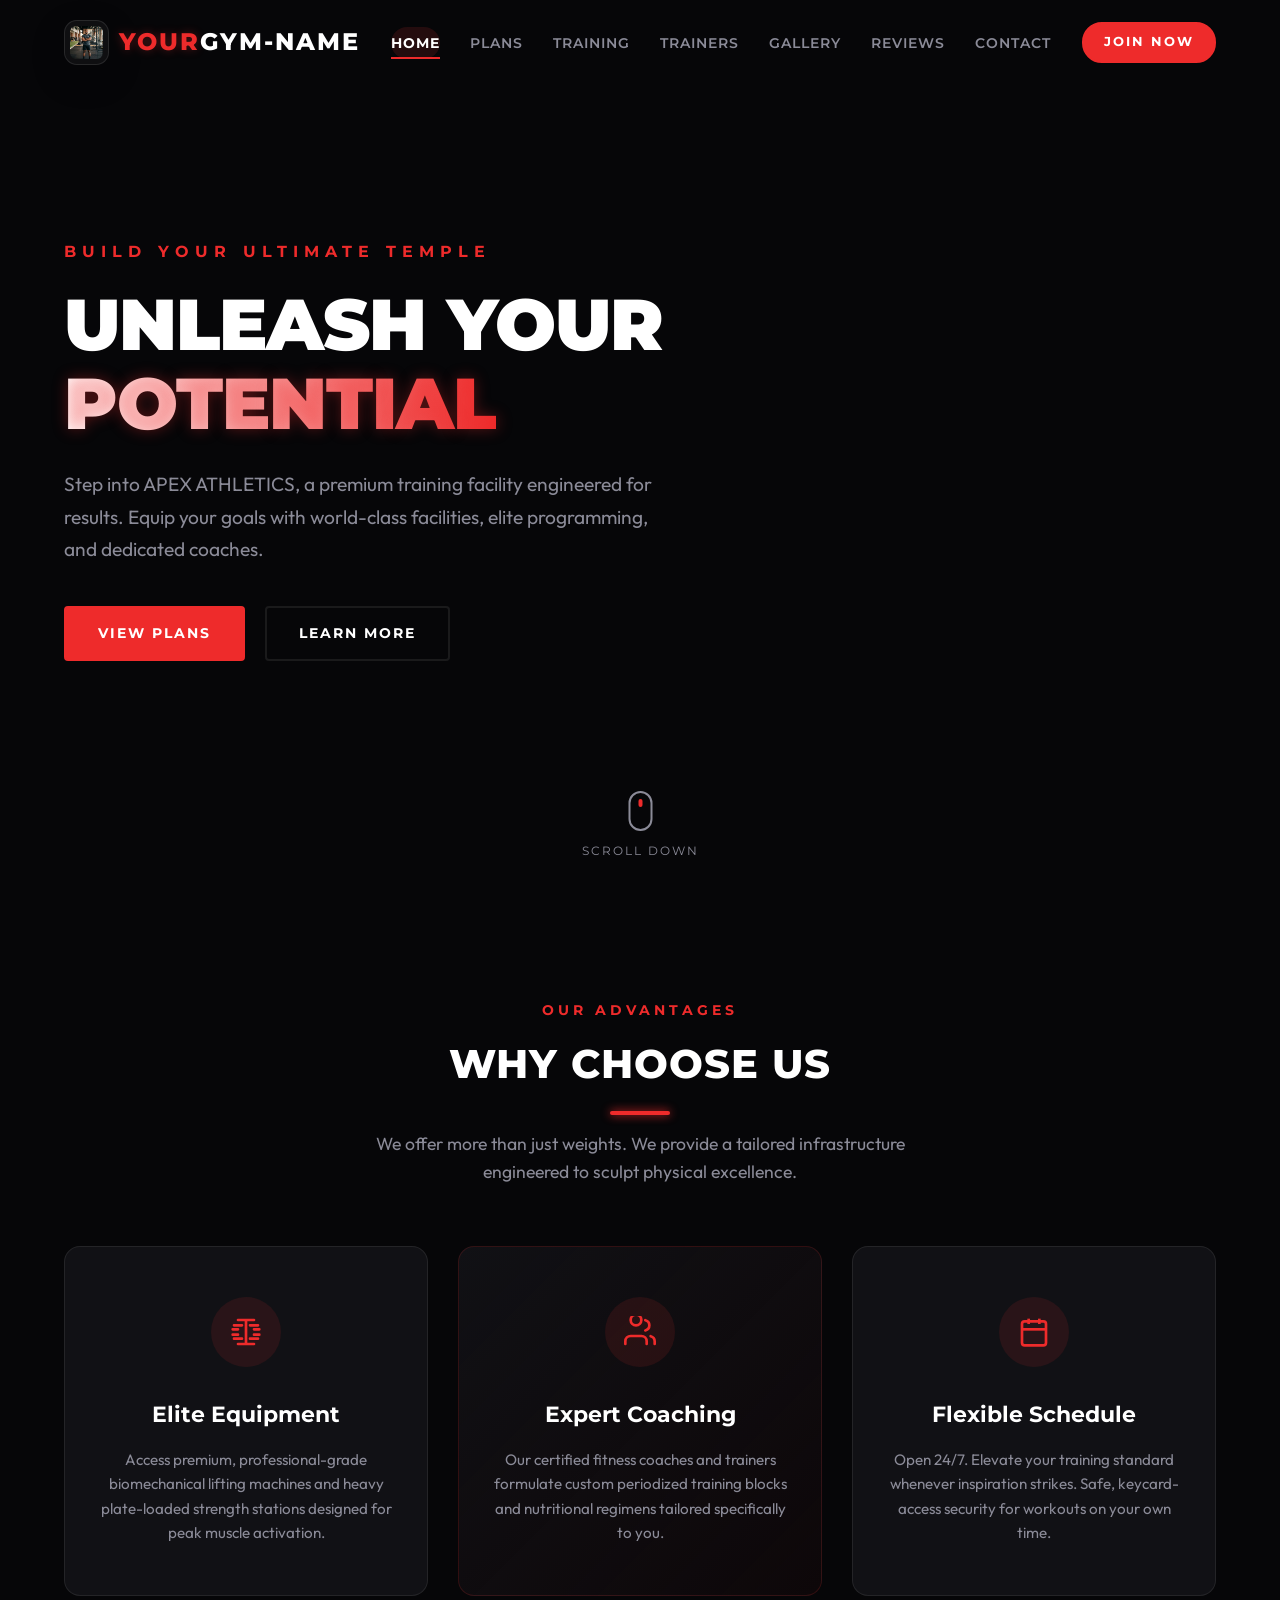
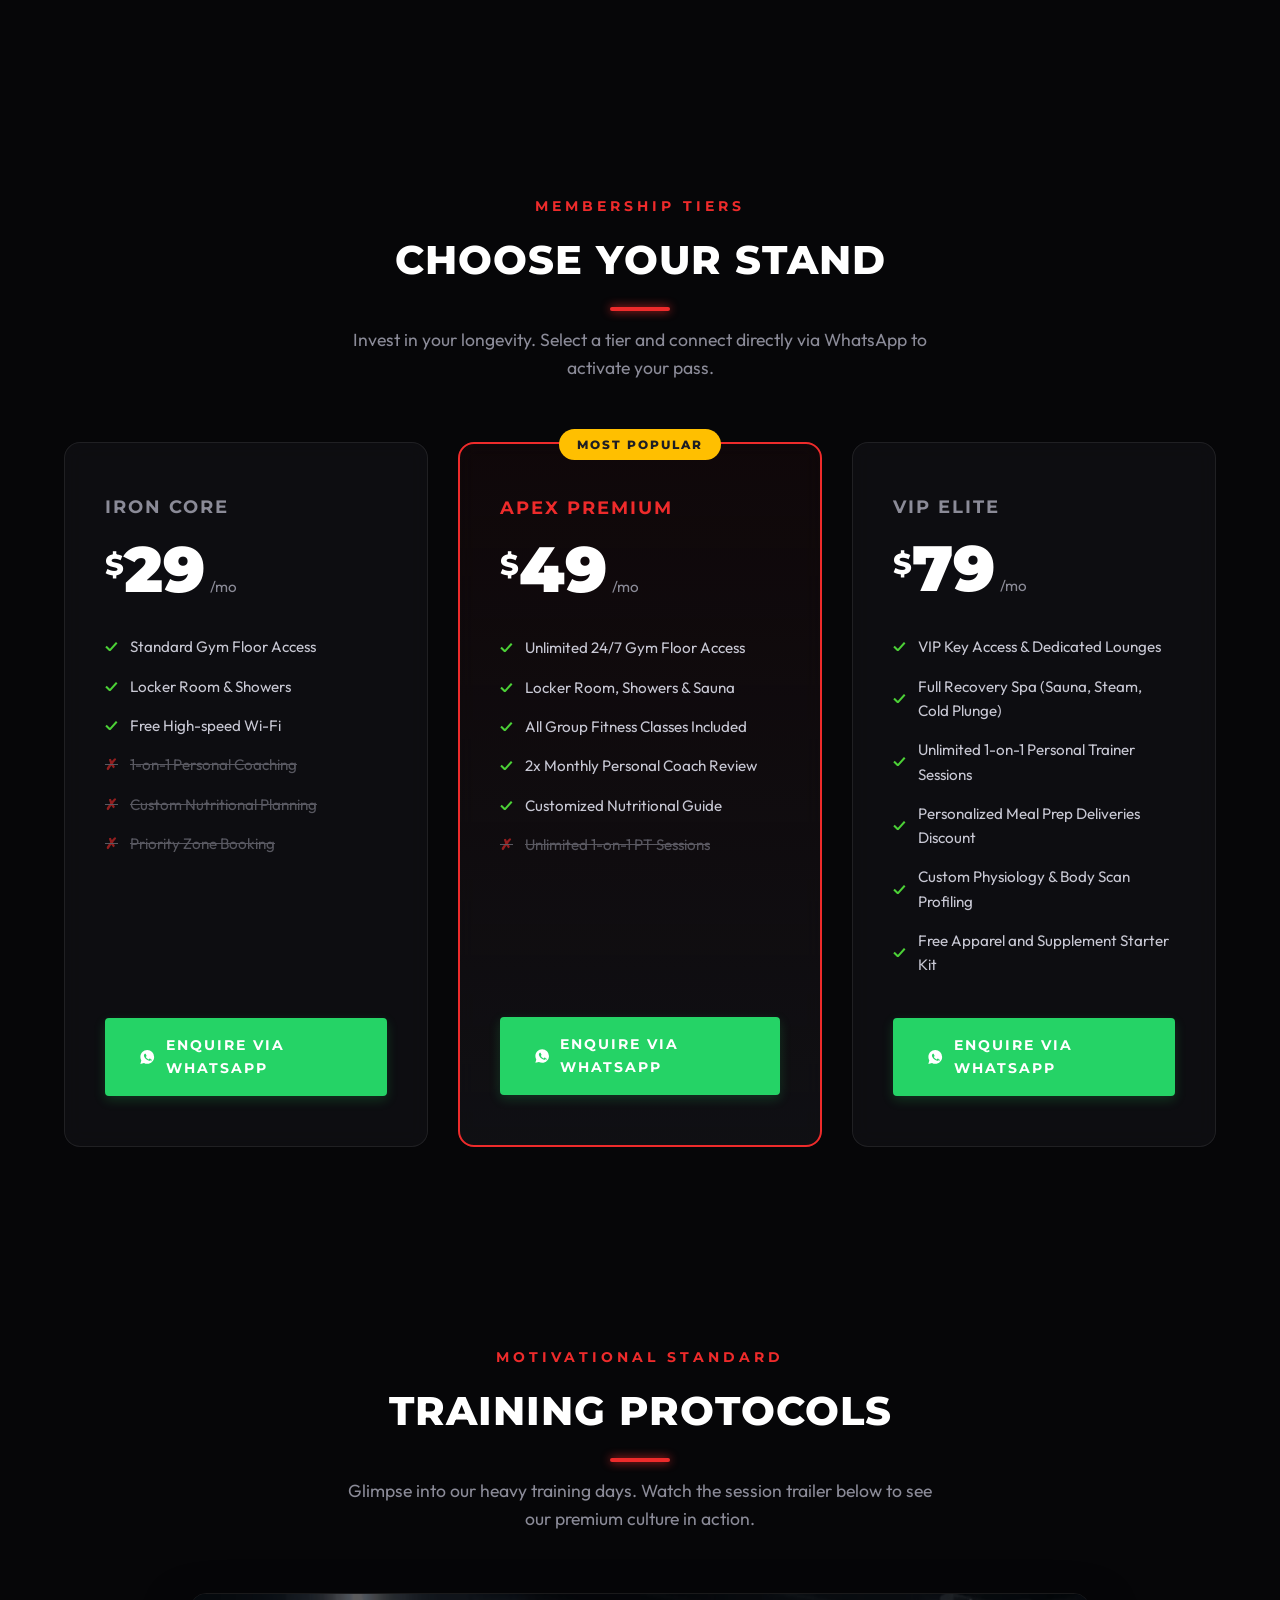
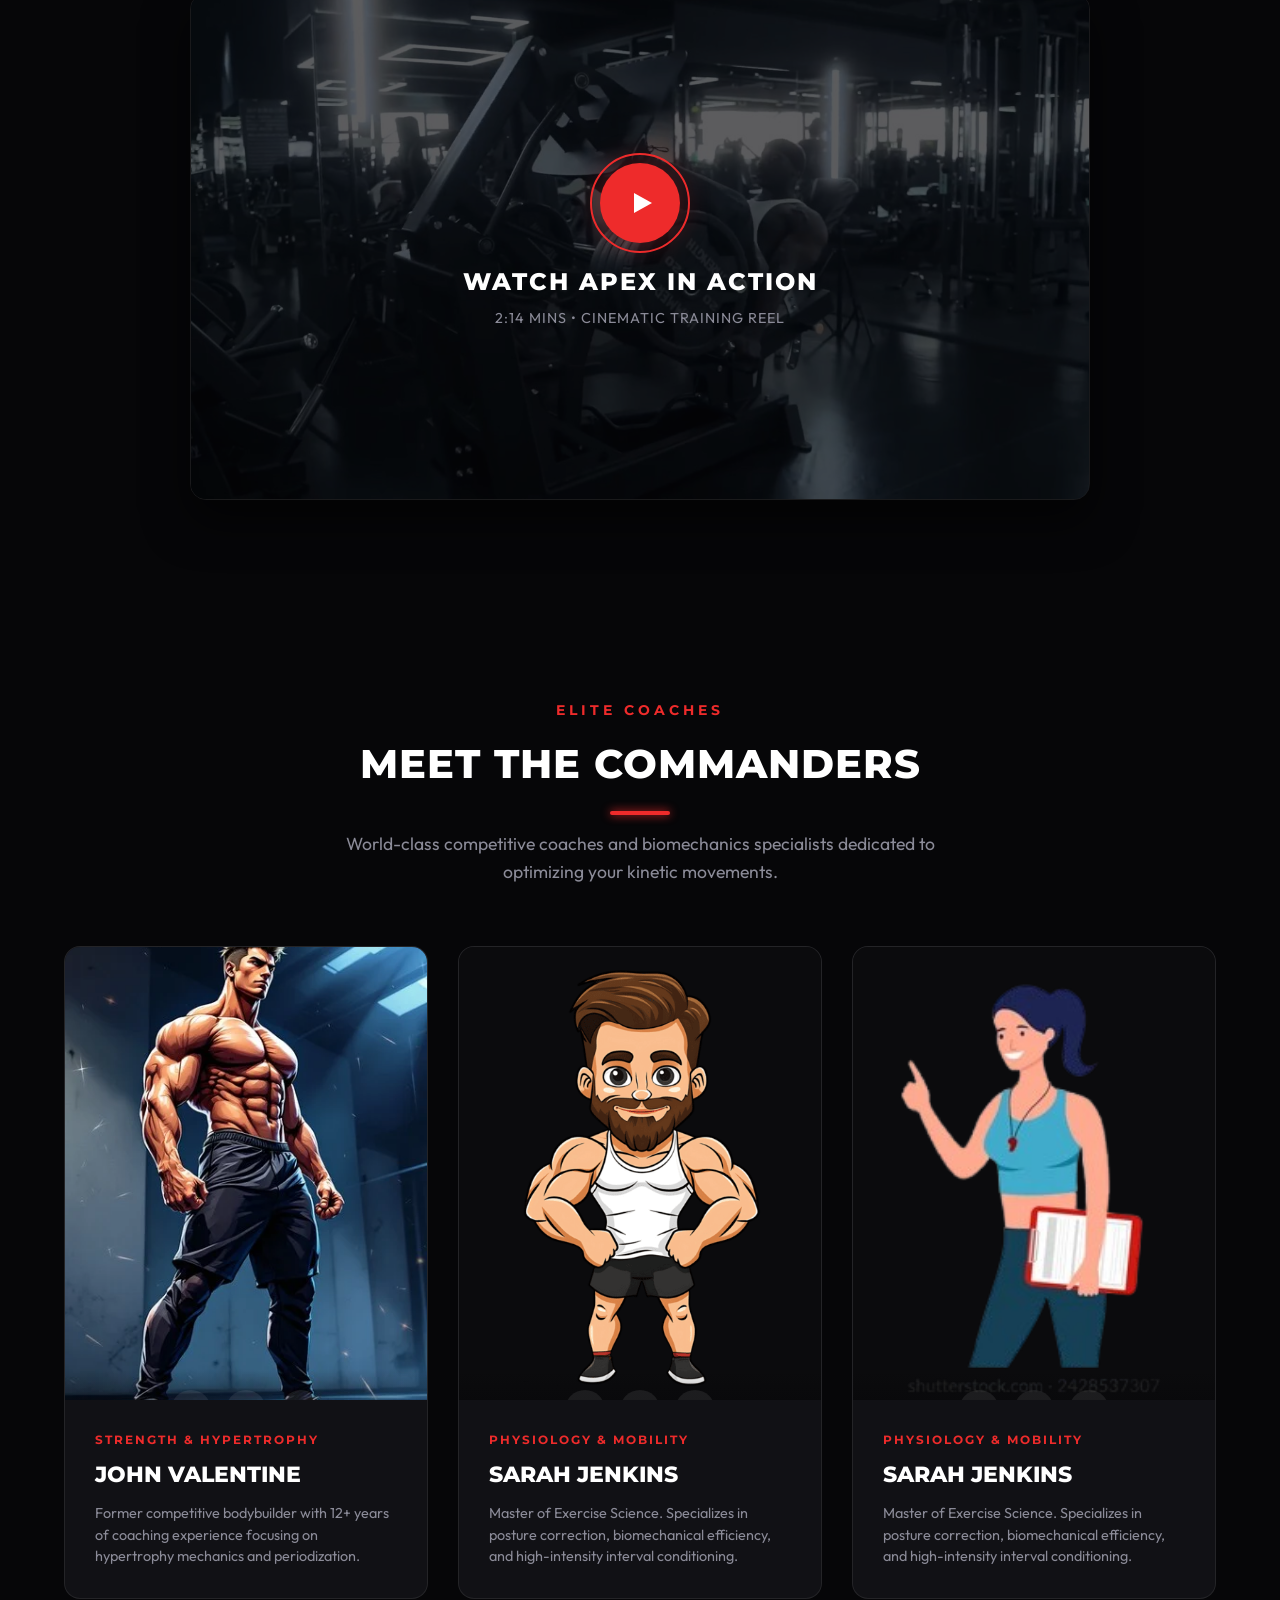
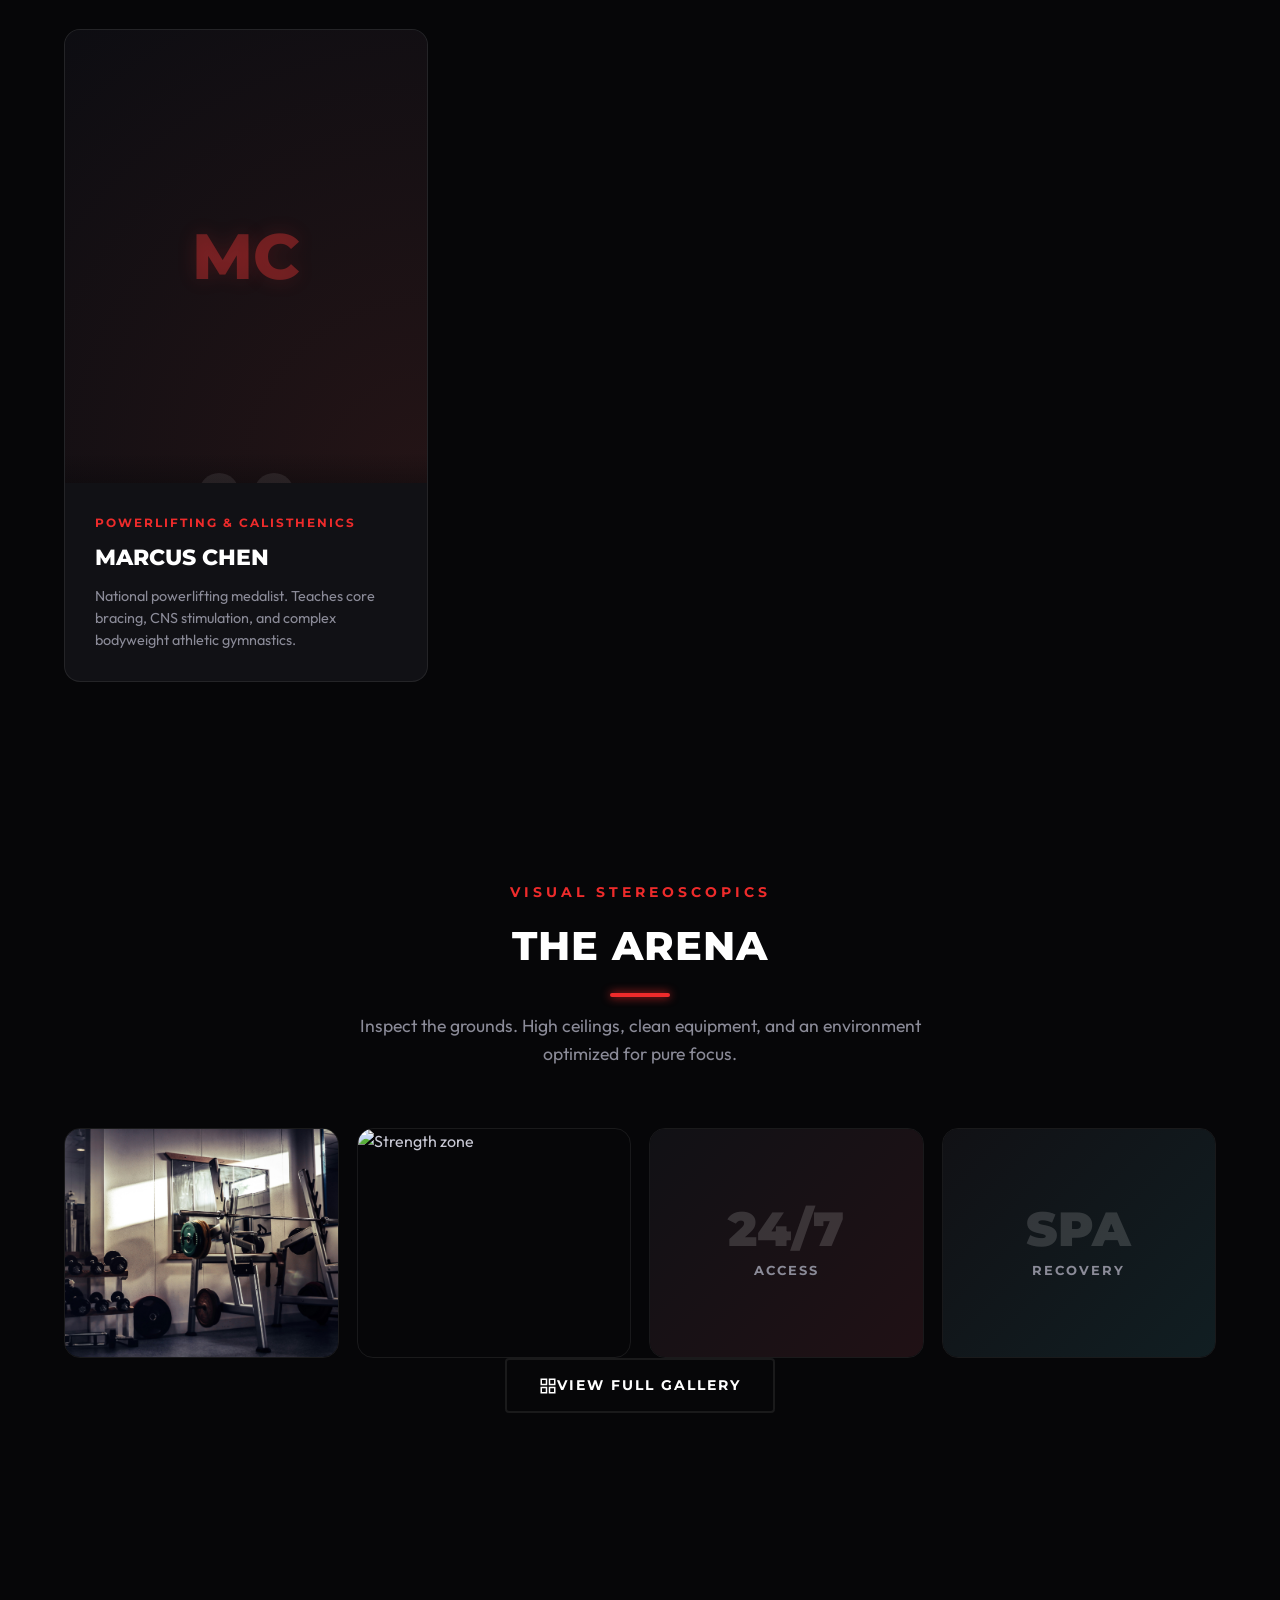
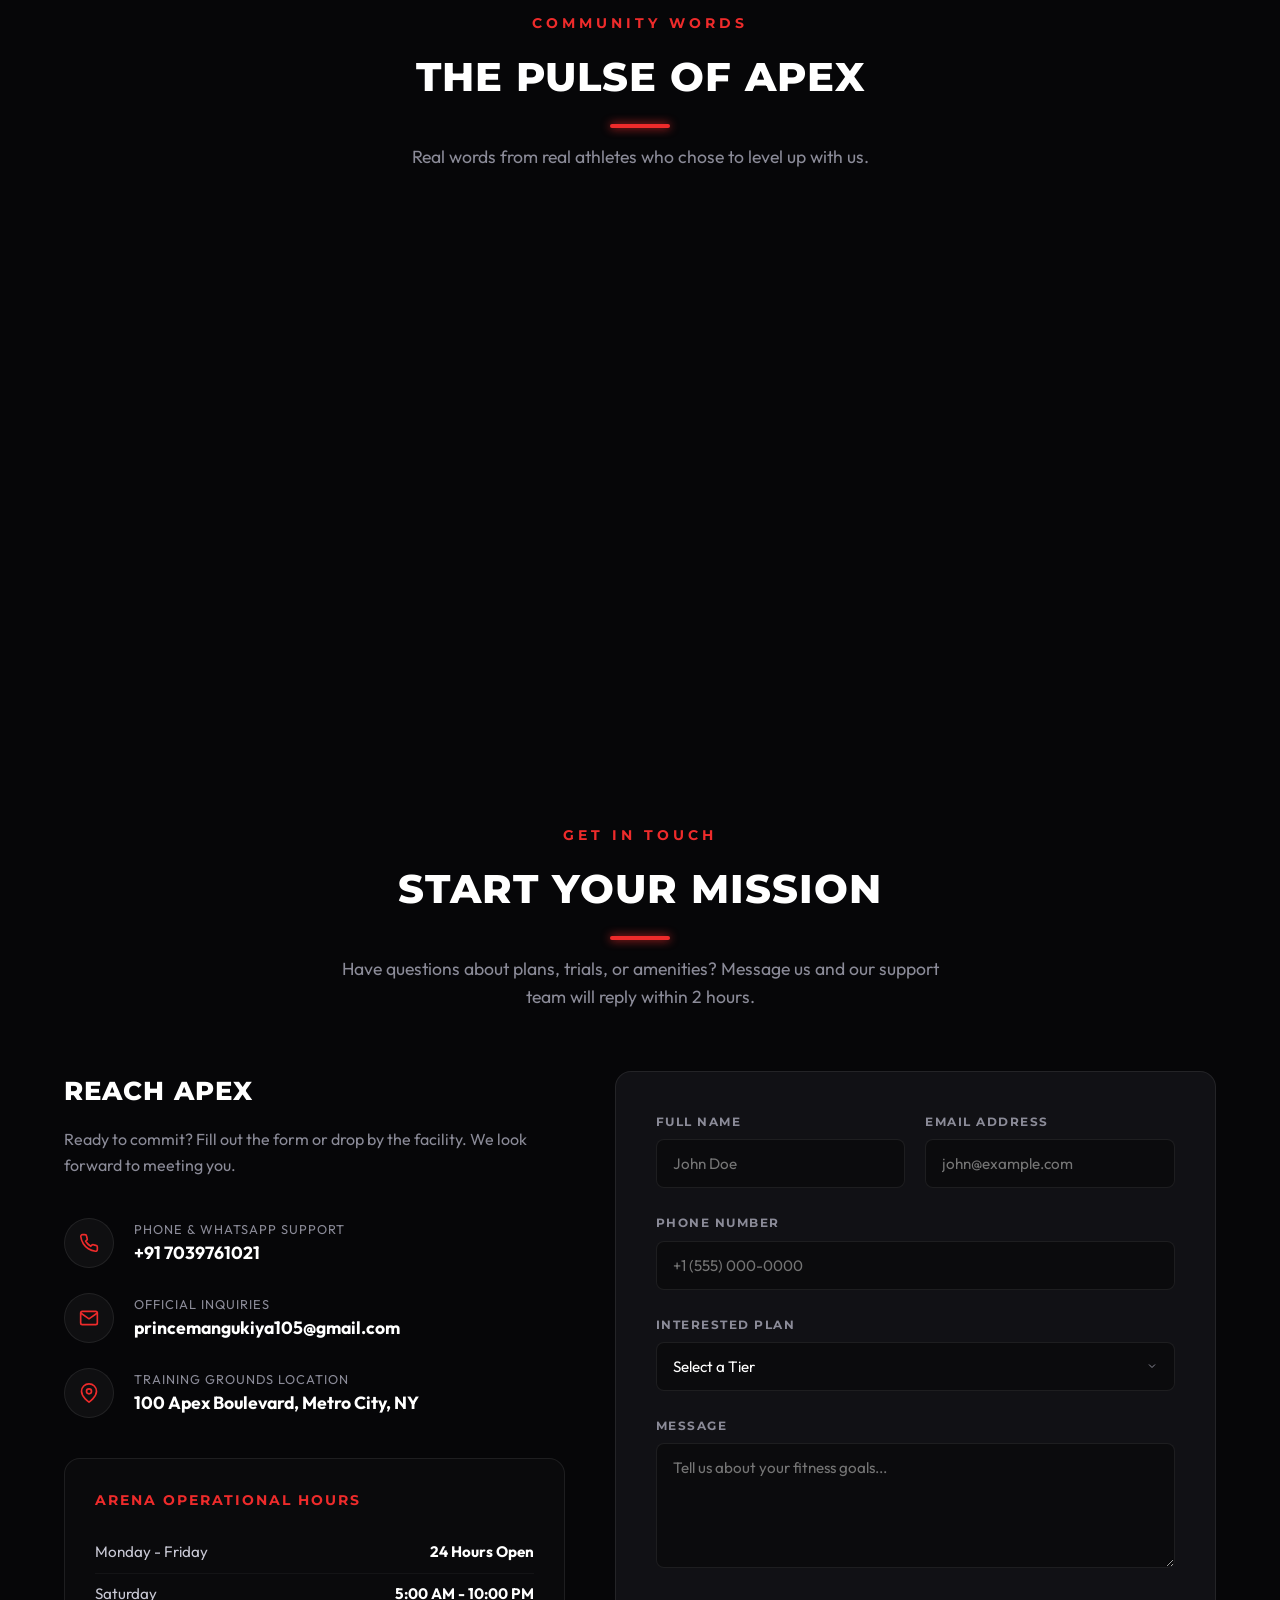
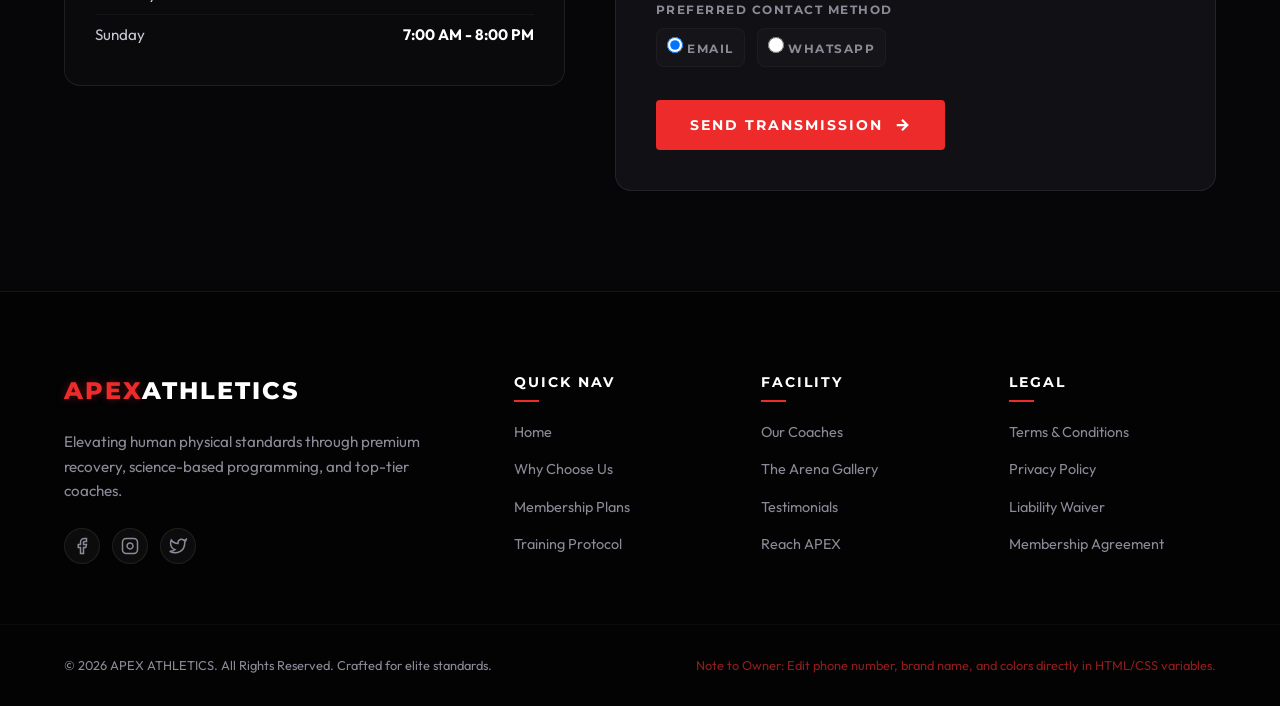
==== index.html @ 524a1953 "Add all project files to GitHub repo" ====
<!DOCTYPE html>
<html lang="en">
<head>
    <meta charset="UTF-8">
    <meta name="viewport" content="width=device-width, initial-scale=1.0">
    <meta name="description" content="APEX ATHLETICS - Premium luxury fitness center and gym. Achieve your health goals with state-of-the-art equipment, elite personal trainers, custom membership plans, and a vibrant community. Join today!">
    <meta name="keywords" content="gym, fitness center, personal training, bodybuilding, membership plans, yoga, cardio, APEX ATHLETICS, strength training, workout">
    <meta name="author" content="APEX ATHLETICS">
    
    <!-- Open Graph / Facebook -->
    <meta property="og:type" content="website">
    <meta property="og:url" content="https://apexathletics.com/">
    <meta property="og:title" content="APEX ATHLETICS | Premium Gym & Fitness Center">
    <meta property="og:description" content="Achieve your physical peak with APEX ATHLETICS. Premium equipment, elite coaches, customized membership options, and direct WhatsApp support. Join us today!">
    <!-- ✏️ OG Image: paste your gym photo URL below -->
    <meta property="og:image" content="YOUR_OG_IMAGE_URL_HERE">

    <!-- Twitter -->
    <meta property="twitter:card" content="summary_large_image">
    <meta property="twitter:title" content="APEX ATHLETICS | Premium Gym & Fitness Center">
    <meta property="twitter:description" content="Achieve your physical peak with APEX ATHLETICS. Premium equipment, elite coaches, customized membership options, and direct WhatsApp support. Join us today!">
    <meta property="twitter:image" content="YOUR_OG_IMAGE_URL_HERE">

    <title>APEX ATHLETICS | Premium Gym & Fitness Center</title>

    <!-- Google Fonts -->
    <link rel="preconnect" href="https://fonts.googleapis.com">
    <link rel="preconnect" href="https://fonts.gstatic.com" crossorigin>
    <link href="https://fonts.googleapis.com/css2?family=Montserrat:ital,wght@0,300..900;1,300..900&family=Outfit:wght@100..900&display=swap" rel="stylesheet">

    <!-- Favicon / Logo assets -->
    <!-- Upload your square brand mark to assets/logo-square.png and favicon to assets/favicon.png -->
    <link rel="icon" type="image/png" sizes="32x32" href="favicon-32x32.png">
    <link rel="icon" type="image/png" sizes="16x16" href="f
    avicon-16x16.png">
    <link rel="apple-touch-icon" href="apple-touch-icon.png">
    <meta name="theme-color" content="#060608">

    <!-- Custom Stylesheet -->
    <link rel="stylesheet" href="styles.css">
</head>
<body>

    <!-- Header Navigation -->
    <header class="main-header">
        <div class="container header-container">

            <!-- Logo -->
            <a href="#" class="logo">
                <img src="assets/trainer-john.png" alt="APEX ATHLETICS Logo" class="logo-img" onerror="this.style.display='none'">
                <span class="logo-text"><span class="logo-accent">YOUR</span>GYM-NAME</span>
            </a>

            <!-- Desktop Nav -->
            <nav class="nav-menu" id="navMenu">
                <ul class="nav-list">
                    <li><a href="#hero"     class="nav-link active">Home</a></li>
                    <!-- <li><a href="#about"    class="nav-link">Why Us</a></li> -->
                    <li><a href="#plans"    class="nav-link">Plans</a></li>
                    <li><a href="#video"    class="nav-link">Training</a></li>
                    <li><a href="#trainers" class="nav-link">Trainers</a></li>
                    <li><a href="#gallery"  class="nav-link">Gallery</a></li>
                    <li><a href="#reviews"  class="nav-link">Reviews</a></li>
                    <li><a href="#contact"  class="nav-link">Contact</a></li>
                </ul>
                <!-- Mobile close overlay -->
                <div class="nav-overlay" id="navOverlay"></div>
            </nav>

            <!-- Right Actions -->
            <div class="header-actions">
                

                <a href="#plans" class="btn btn-primary btn-nav-cta">Join Now</a>

                <button class="menu-toggle" id="menuToggle" aria-label="Toggle navigation menu">
                    <span class="bar"></span>
                    <span class="bar"></span>
                    <span class="bar"></span>
                </button>
            </div>

        </div>
    </header>

    <!-- Hero Banner Section -->
    <section id="hero" class="hero-section">
        <div class="hero-bg-wrapper">
            <!-- ✏️ HERO BACKGROUND IMAGE
                 Replace YOUR_HERO_IMAGE_URL with your gym photo URL.
                 Supports: relative path (assets/hero.jpg) or full URL (https://...) -->
            <!-- <img src="ambitious-studio-rick-barrett-FlOzmiAsPlQ-unsplash.jpg" alt="APEX ATHLETICS Modern Gym Background" class="hero-bg-img"> -->
            
            <!-- Video background placeholder. Gym owner can replace src with local/remote video path -->
            <!-- Uncomment and edit to play a video background: -->
            <video autoplay loop muted playsinline class="hero-bg-video">
                <source src="200657-913478674_medium.mp4" type="video/mp4">
            </video>
            
            <div class="hero-overlay"></div>
        </div>

        <div class="container hero-container">
            <div class="hero-content">
                <span class="hero-tagline fade-in">BUILD YOUR ULTIMATE TEMPLE</span>
                <h1 class="hero-title fade-in">UNLEASH YOUR <span class="text-glow">POTENTIAL</span></h1>
                <p class="hero-description fade-in">
                    Step into APEX ATHLETICS, a premium training facility engineered for results. Equip your goals with world-class facilities, elite programming, and dedicated coaches.
                </p>
                <div class="hero-ctas fade-in">
                    <a href="#plans" class="btn btn-primary btn-glow">View Plans</a>
                    <a href="#about" class="btn btn-secondary">Learn More</a>
                </div>
            </div>
        </div>
        
        <div class="scroll-indicator">
            <div class="mouse">
                <div class="wheel"></div>
                </div>
                <span>Scroll Down</span>
            </div>
    </section>

    <!-- Why Choose Us Section -->
    <section id="about" class="section about-section">
        <div class="container">
            <div class="section-header text-center">
                <span class="section-subtitle">OUR ADVANTAGES</span>
                <h2 class="section-title">WHY CHOOSE US</h2>
                <div class="title-bar"></div>
                <p class="section-desc">We offer more than just weights. We provide a tailored infrastructure engineered to sculpt physical excellence.</p>
            </div>

            <div class="about-grid">
                <!-- Advantage Card 1 -->
                <div class="about-card scroll-reveal">
                    <div class="card-icon-wrapper">
                        <!-- Custom Inline SVG for Modern Gym Icon -->
                        <svg class="card-icon" viewBox="0 0 24 24" fill="none" stroke="currentColor" stroke-width="2">
                            <path d="M6 3h12M6 21h12M12 3v18M3 7h6M15 7h6M3 17h6M15 17h6M2 10h4M18 10h4M2 14h4M18 14h4" stroke-linecap="round" stroke-linejoin="round"/>
                        </svg>
                    </div>
                    <h3 class="card-title">Elite Equipment</h3>
                    <p class="card-text">Access premium, professional-grade biomechanical lifting machines and heavy plate-loaded strength stations designed for peak muscle activation.</p>
                </div>

                <!-- Advantage Card 2 -->
                <div class="about-card scroll-reveal highlight-card">
                    <div class="card-icon-wrapper">
                        <svg class="card-icon" viewBox="0 0 24 24" fill="none" stroke="currentColor" stroke-width="2">
                            <path d="M17 21v-2a4 4 0 0 0-4-4H5a4 4 0 0 0-4 4v2M9 7a4 4 0 1 0 0-8 4 4 0 0 0 0 8zm14 14v-2a4 4 0 0 0-3-3.87M16 3.13a4 4 0 0 1 0 7.75" stroke-linecap="round" stroke-linejoin="round"/>
                        </svg>
                    </div>
                    <h3 class="card-title">Expert Coaching</h3>
                    <p class="card-text">Our certified fitness coaches and trainers formulate custom periodized training blocks and nutritional regimens tailored specifically to you.</p>
                </div>

                <!-- Advantage Card 3 -->
                <div class="about-card scroll-reveal">
                    <div class="card-icon-wrapper">
                        <svg class="card-icon" viewBox="0 0 24 24" fill="none" stroke="currentColor" stroke-width="2">
                            <rect x="3" y="4" width="18" height="18" rx="2" ry="2"/>
                            <line x1="16" y1="2" x2="16" y2="6"/>
                            <line x1="8" y1="2" x2="8" y2="6"/>
                            <line x1="3" y1="10" x2="21" y2="10"/>
                        </svg>
                    </div>
                    <h3 class="card-title">Flexible Schedule</h3>
                    <p class="card-text">Open 24/7. Elevate your training standard whenever inspiration strikes. Safe, keycard-access security for workouts on your own time.</p>
                </div>
            </div>
        </div>
    </section>

    <!-- Membership Plans Section -->
    <section id="plans" class="section plans-section">
        <div class="container">
            <div class="section-header text-center">
                <span class="section-subtitle">MEMBERSHIP TIERS</span>
                <h2 class="section-title">CHOOSE YOUR STAND</h2>
                <div class="title-bar"></div>
                <p class="section-desc">Invest in your longevity. Select a tier and connect directly via WhatsApp to activate your pass.</p>
            </div>

            <div class="plans-grid">
                <!-- Plan Card 1 -->
                <div class="plan-card scroll-reveal" data-plan="Basic Pass">
                    <div class="plan-header">
                        <span class="plan-tier">IRON CORE</span>
                        <div class="plan-price">
                            <span class="currency">$</span>
                            <span class="amount">29</span>
                            <span class="period">/mo</span>
                        </div>
                    </div>
                    <div class="plan-features">
                        <ul>
                            <li><span class="check-icon">✓</span> Standard Gym Floor Access</li>
                            <li><span class="check-icon">✓</span> Locker Room & Showers</li>
                            <li><span class="check-icon">✓</span> Free High-speed Wi-Fi</li>
                            <li class="muted"><span class="cross-icon">✗</span> 1-on-1 Personal Coaching</li>
                            <li class="muted"><span class="cross-icon">✗</span> Custom Nutritional Planning</li>
                            <li class="muted"><span class="cross-icon">✗</span> Priority Zone Booking</li>
                        </ul>
                    </div>
                    <div class="plan-footer">
                        <!-- WhatsApp Enquiry Button -->
                        <a href="https://wa.me/1234567890?text=Hi!%20I%20am%20interested%20in%20the%20Iron%20Core%20%28Basic%20Pass%29%20membership%20at%20APEX%20ATHLETICS.%20Please%20provide%20more%20details." 
                           target="_blank" 
                           class="btn btn-whatsapp whatsapp-btn">
                            <svg class="whatsapp-icon" viewBox="0 0 24 24" fill="currentColor">
                                <path d="M12.012 2c-5.506 0-9.989 4.478-9.99 9.984a9.96 9.96 0 0 0 1.333 4.982L2 22l5.233-1.372a9.948 9.948 0 0 0 4.777 1.22h.005c5.505 0 9.989-4.478 9.99-9.986A9.97 9.97 0 0 0 12.012 2zm5.835 14.16c-.244.686-1.218 1.258-1.748 1.343-.48.077-1.11.144-3.232-.733-2.71-1.12-4.457-3.875-4.593-4.056-.134-.18-1.107-1.47-1.107-2.805 0-1.336.702-1.99.953-2.253.25-.262.553-.327.737-.327.185 0 .37 0 .532.008.174.008.406-.06.634.492.245.596.837 2.04.912 2.19.075.15.126.326.024.526-.1.2-.15.326-.301.502-.15.176-.316.39-.45.522-.15.15-.306.313-.131.614.175.3.778 1.282 1.669 2.074.948.844 1.748 1.107 2.05 1.258.3.15.477.126.654-.075.177-.2.753-.876.953-1.176.2-.3.4-.25.676-.15.275.1.1.753 1.75 1.564.84.415.992.686.992.986 0 .3-.15 1.302-.394 1.988z"/>
                            </svg>
                            <span>Enquire via WhatsApp</span>
                        </a>
                    </div>
                </div>

                <!-- Plan Card 2 (Featured) -->
                <div class="plan-card scroll-reveal featured-card" data-plan="Standard Pass">
                    <div class="plan-badge">MOST POPULAR</div>
                    <div class="plan-header">
                        <span class="plan-tier">APEX PREMIUM</span>
                        <div class="plan-price">
                            <span class="currency">$</span>
                            <span class="amount">49</span>
                            <span class="period">/mo</span>
                        </div>
                    </div>
                    <div class="plan-features">
                        <ul>
                            <li><span class="check-icon">✓</span> Unlimited 24/7 Gym Floor Access</li>
                            <li><span class="check-icon">✓</span> Locker Room, Showers & Sauna</li>
                            <li><span class="check-icon">✓</span> All Group Fitness Classes Included</li>
                            <li><span class="check-icon">✓</span> 2x Monthly Personal Coach Review</li>
                            <li><span class="check-icon">✓</span> Customized Nutritional Guide</li>
                            <li class="muted"><span class="cross-icon">✗</span> Unlimited 1-on-1 PT Sessions</li>
                        </ul>
                    </div>
                    <div class="plan-footer">
                        <!-- WhatsApp Enquiry Button -->
                        <a href="https://wa.me/1234567890?text=Hi!%20I%20am%20interested%20in%20the%20Apex%20Premium%20%28Standard%20Pass%29%20membership%20at%20APEX%20ATHLETICS.%20Please%20provide%20more%20details." 
                           target="_blank" 
                           class="btn btn-whatsapp whatsapp-btn btn-whatsapp-glow">
                            <svg class="whatsapp-icon" viewBox="0 0 24 24" fill="currentColor">
                                <path d="M12.012 2c-5.506 0-9.989 4.478-9.99 9.984a9.96 9.96 0 0 0 1.333 4.982L2 22l5.233-1.372a9.948 9.948 0 0 0 4.777 1.22h.005c5.505 0 9.989-4.478 9.99-9.986A9.97 9.97 0 0 0 12.012 2zm5.835 14.16c-.244.686-1.218 1.258-1.748 1.343-.48.077-1.11.144-3.232-.733-2.71-1.12-4.457-3.875-4.593-4.056-.134-.18-1.107-1.47-1.107-2.805 0-1.336.702-1.99.953-2.253.25-.262.553-.327.737-.327.185 0 .37 0 .532.008.174.008.406-.06.634.492.245.596.837 2.04.912 2.19.075.15.126.326.024.526-.1.2-.15.326-.301.502-.15.176-.316.39-.45.522-.15.15-.306.313-.131.614.175.3.778 1.282 1.669 2.074.948.844 1.748 1.107 2.05 1.258.3.15.477.126.654-.075.177-.2.753-.876.953-1.176.2-.3.4-.25.676-.15.275.1.1.753 1.75 1.564.84.415.992.686.992.986 0 .3-.15 1.302-.394 1.988z"/>
                            </svg>
                            <span>Enquire via WhatsApp</span>
                        </a>
                    </div>
                </div>

                <!-- Plan Card 3 -->
                <div class="plan-card scroll-reveal" data-plan="Premium Pass">
                    <div class="plan-header">
                        <span class="plan-tier">VIP ELITE</span>
                        <div class="plan-price">
                            <span class="currency">$</span>
                            <span class="amount">79</span>
                            <span class="period">/mo</span>
                        </div>
                    </div>
                    <div class="plan-features">
                        <ul>
                            <li><span class="check-icon">✓</span> VIP Key Access & Dedicated Lounges</li>
                            <li><span class="check-icon">✓</span> Full Recovery Spa (Sauna, Steam, Cold Plunge)</li>
                            <li><span class="check-icon">✓</span> Unlimited 1-on-1 Personal Trainer Sessions</li>
                            <li><span class="check-icon">✓</span> Personalized Meal Prep Deliveries Discount</li>
                            <li><span class="check-icon">✓</span> Custom Physiology & Body Scan Profiling</li>
                            <li><span class="check-icon">✓</span> Free Apparel and Supplement Starter Kit</li>
                        </ul>
                    </div>
                    <div class="plan-footer">
                        <!-- WhatsApp Enquiry Button -->
                        <a href="https://wa.me/1234567890?text=Hi!%20I%20am%20interested%20in%20the%20Vip%20Elite%20%28Premium%20Pass%29%20membership%20at%20APEX%20ATHLETICS.%20Please%20provide%20more%20details." 
                           target="_blank" 
                           class="btn btn-whatsapp whatsapp-btn">
                            <svg class="whatsapp-icon" viewBox="0 0 24 24" fill="currentColor">
                                <path d="M12.012 2c-5.506 0-9.989 4.478-9.99 9.984a9.96 9.96 0 0 0 1.333 4.982L2 22l5.233-1.372a9.948 9.948 0 0 0 4.777 1.22h.005c5.505 0 9.989-4.478 9.99-9.986A9.97 9.97 0 0 0 12.012 2zm5.835 14.16c-.244.686-1.218 1.258-1.748 1.343-.48.077-1.11.144-3.232-.733-2.71-1.12-4.457-3.875-4.593-4.056-.134-.18-1.107-1.47-1.107-2.805 0-1.336.702-1.99.953-2.253.25-.262.553-.327.737-.327.185 0 .37 0 .532.008.174.008.406-.06.634.492.245.596.837 2.04.912 2.19.075.15.126.326.024.526-.1.2-.15.326-.301.502-.15.176-.316.39-.45.522-.15.15-.306.313-.131.614.175.3.778 1.282 1.669 2.074.948.844 1.748 1.107 2.05 1.258.3.15.477.126.654-.075.177-.2.753-.876.953-1.176.2-.3.4-.25.676-.15.275.1.1.753 1.75 1.564.84.415.992.686.992.986 0 .3-.15 1.302-.394 1.988z"/>
                            </svg>
                            <span>Enquire via WhatsApp</span>
                        </a>
                    </div>
                </div>
            </div>
        </div>
    </section>

    <!-- Training Video Section -->
    <section id="video" class="section video-section">
        <div class="container">
            <div class="section-header text-center">
                <span class="section-subtitle">MOTIVATIONAL STANDARD</span>
                <h2 class="section-title">TRAINING PROTOCOLS</h2>
                <div class="title-bar"></div>
                <p class="section-desc">Glimpse into our heavy training days. Watch the session trailer below to see our premium culture in action.</p>
            </div>

            <!-- Video Player Mockup -->
            <div class="video-container scroll-reveal">
                <div class="video-preview-wrapper" id="videoWrapper">
                    <!-- ✏️ VIDEO SECTION THUMBNAIL IMAGE — paste URL below -->
                    <img src="thumbnail_1_31.1s.jpeg" alt="Training video background preview" class="video-thumbnail">
                    <div class="video-overlay-play">
                        <button class="play-btn" id="playBtn" aria-label="Play Training Video">
                            <span class="play-triangle"></span>
                        </button>
                        <h3>WATCH APEX IN ACTION</h3>
                        <p>2:14 mins • Cinematic Training Reel</p>
                    </div>
                    <!-- The actual video element (hidden by default, loaded on play click for speed) 
                         Gym owners can edit the video src below manually as requested -->
                    <video id="trainingVideo" controls class="main-video-element" style="display: none;">
                        <source src="Gym training.mp4" type="video/mp4">
                        Your browser does not support the video tag.
                    </video>
                </div>
            </div>
        </div>
    </section>

    <!-- Trainer Information Section -->
    <section id="trainers" class="section trainers-section">
        <div class="container">
            <div class="section-header text-center">
                <span class="section-subtitle">ELITE COACHES</span>
                <h2 class="section-title">MEET THE COMMANDERS</h2>
                <div class="title-bar"></div>
                <p class="section-desc">World-class competitive coaches and biomechanics specialists dedicated to optimizing your kinetic movements.</p>
            </div>

            <div class="trainers-grid">
                <!-- Trainer 1 -->
                <div class="trainer-card scroll-reveal">
                    <div class="trainer-img-wrapper">
                        <!-- ✏️ TRAINER 1 PHOTO — paste URL below, or leave empty to show initials avatar -->
                        <img src="powerful-anime-trainer-stockcake.webp" alt="Head Trainer Coach John" class="trainer-img" onerror="this.style.display='none'">
                        <div class="trainer-socials">
                            <a href="#" aria-label="Instagram"><svg class="soc-icon" viewBox="0 0 24 24" fill="none" stroke="currentColor" stroke-width="2"><rect x="2" y="2" width="20" height="20" rx="5" ry="5"/><path d="M16 11.37A4 4 0 1 1 12.63 8 4 4 0 0 1 16 11.37zM17.5 6.5h.01"/></svg></a>
                            <a href="#" aria-label="YouTube"><svg class="soc-icon" viewBox="0 0 24 24" fill="none" stroke="currentColor" stroke-width="2"><path d="M22.54 6.42a2.78 2.78 0 0 0-1.95-1.96C18.88 4 12 4 12 4s-6.88 0-8.59.46a2.78 2.78 0 0 0-1.95 1.96A29 29 0 0 0 1 12a29 29 0 0 0 .46 5.58 2.78 2.78 0 0 0 1.95 1.96C5.12 20 12 20 12 20s6.88 0 8.59-.46a2.78 2.78 0 0 0 1.95-1.96A29 29 0 0 0 23 12a29 29 0 0 0-.46-5.58z"/><polygon points="9.75 15.02 15.5 12 9.75 8.98 9.75 15.02"/></svg></a>
                            <a href="#" aria-label="LinkedIn"><svg class="soc-icon" viewBox="0 0 24 24" fill="none" stroke="currentColor" stroke-width="2"><path d="M16 8a6 6 0 0 1 6 6v7h-4v-7a2 2 0 0 0-2-2 2 2 0 0 0-2 2v7h-4v-7a6 6 0 0 1 6-6zM2 9h4v12H2z"/><circle cx="4" cy="4" r="2"/></svg></a>
                        </div>
                    </div>
                    <div class="trainer-info">
                        <span class="trainer-role">STRENGTH & HYPERTROPHY</span>
                        <h3 class="trainer-name">JOHN VALENTINE</h3>
                        <p class="trainer-bio">Former competitive bodybuilder with 12+ years of coaching experience focusing on hypertrophy mechanics and periodization.</p>
                    </div>
                </div>

                <!-- Trainer 2 -->
                <div class="trainer-card scroll-reveal">
                    <div class="trainer-img-wrapper">
                        <!-- ✏️ TRAINER 2 PHOTO — paste URL below, or leave empty to show initials avatar -->
                        <img src="a-muscular-cartoon-fitness-trainer-in-gym-attire-and-a-cap-showcasing-strength-and-health-png.webp" alt="Elite Trainer Coach Sarah" class="trainer-img" onerror="this.style.display='none'">
                        <div class="trainer-socials">
                            <a href="#" aria-label="Instagram"><svg class="soc-icon" viewBox="0 0 24 24" fill="none" stroke="currentColor" stroke-width="2"><rect x="2" y="2" width="20" height="20" rx="5" ry="5"/><path d="M16 11.37A4 4 0 1 1 12.63 8 4 4 0 0 1 16 11.37zM17.5 6.5h.01"/></svg></a>
                            <a href="#" aria-label="Twitter"><svg class="soc-icon" viewBox="0 0 24 24" fill="none" stroke="currentColor" stroke-width="2"><path d="M23 3a10.9 10.9 0 0 1-3.14 1.53 4.48 4.48 0 0 0-7.86 3v1A10.66 10.66 0 0 1 3 4s-4 9 5 13a11.64 11.64 0 0 1-7 2c9 5 20 0 20-11.5a4.5 4.5 0 0 0-.08-.83A7.72 7.72 0 0 0 23 3z"/></svg></a>
                            <a href="#" aria-label="LinkedIn"><svg class="soc-icon" viewBox="0 0 24 24" fill="none" stroke="currentColor" stroke-width="2"><path d="M16 8a6 6 0 0 1 6 6v7h-4v-7a2 2 0 0 0-2-2 2 2 0 0 0-2 2v7h-4v-7a6 6 0 0 1 6-6zM2 9h4v12H2z"/><circle cx="4" cy="4" r="2"/></svg></a>
                        </div>
                    </div>
                    <div class="trainer-info">
                        <span class="trainer-role">PHYSIOLOGY & MOBILITY</span>
                        <h3 class="trainer-name">SARAH JENKINS</h3>
                        <p class="trainer-bio">Master of Exercise Science. Specializes in posture correction, biomechanical efficiency, and high-intensity interval conditioning.</p>
                    </div>
                </div>

                <!-- Trainer 3 -->
                <div class="trainer-card scroll-reveal">
                    <div class="trainer-img-wrapper">
                        <!-- ✏️ TRAINER 2 PHOTO — paste URL below, or leave empty to show initials avatar -->
                        <img src="female-personal-trainer-character-flat-260nw-2428537307-removebg-preview.png" alt="Elite Trainer Coach Sarah" class="trainer-img" onerror="this.style.display='none'">
                        <div class="trainer-socials">
                            <a href="#" aria-label="Instagram"><svg class="soc-icon" viewBox="0 0 24 24" fill="none" stroke="currentColor" stroke-width="2"><rect x="2" y="2" width="20" height="20" rx="5" ry="5"/><path d="M16 11.37A4 4 0 1 1 12.63 8 4 4 0 0 1 16 11.37zM17.5 6.5h.01"/></svg></a>
                            <a href="#" aria-label="Twitter"><svg class="soc-icon" viewBox="0 0 24 24" fill="none" stroke="currentColor" stroke-width="2"><path d="M23 3a10.9 10.9 0 0 1-3.14 1.53 4.48 4.48 0 0 0-7.86 3v1A10.66 10.66 0 0 1 3 4s-4 9 5 13a11.64 11.64 0 0 1-7 2c9 5 20 0 20-11.5a4.5 4.5 0 0 0-.08-.83A7.72 7.72 0 0 0 23 3z"/></svg></a>
                            <a href="#" aria-label="LinkedIn"><svg class="soc-icon" viewBox="0 0 24 24" fill="none" stroke="currentColor" stroke-width="2"><path d="M16 8a6 6 0 0 1 6 6v7h-4v-7a2 2 0 0 0-2-2 2 2 0 0 0-2 2v7h-4v-7a6 6 0 0 1 6-6zM2 9h4v12H2z"/><circle cx="4" cy="4" r="2"/></svg></a>
                        </div>
                    </div>
                    <div class="trainer-info">
                        <span class="trainer-role">PHYSIOLOGY & MOBILITY</span>
                        <h3 class="trainer-name">SARAH JENKINS</h3>
                        <p class="trainer-bio">Master of Exercise Science. Specializes in posture correction, biomechanical efficiency, and high-intensity interval conditioning.</p>
                    </div>
                </div>

                <!-- Trainer 4 (Custom/CSS styled mockup or avatar fallback, highlighting how layout adjusts) -->
                <div class="trainer-card scroll-reveal">
                    <div class="trainer-img-wrapper placeholder-img-wrapper">
                        <!-- Standard avatar silhouette via SVG or stylized placeholder -->
                        <div class="avatar-gradient">
                            <span class="placeholder-initials">MC</span>
                        </div>
                        <div class="trainer-socials">
                            <a href="#" aria-label="Instagram"><svg class="soc-icon" viewBox="0 0 24 24" fill="none" stroke="currentColor" stroke-width="2"><rect x="2" y="2" width="20" height="20" rx="5" ry="5"/><path d="M16 11.37A4 4 0 1 1 12.63 8 4 4 0 0 1 16 11.37zM17.5 6.5h.01"/></svg></a>
                            <a href="#" aria-label="LinkedIn"><svg class="soc-icon" viewBox="0 0 24 24" fill="none" stroke="currentColor" stroke-width="2"><path d="M16 8a6 6 0 0 1 6 6v7h-4v-7a2 2 0 0 0-2-2 2 2 0 0 0-2 2v7h-4v-7a6 6 0 0 1 6-6zM2 9h4v12H2z"/><circle cx="4" cy="4" r="2"/></svg></a>
                        </div>
                    </div>
                    <div class="trainer-info">
                        <span class="trainer-role">POWERLIFTING & CALISTHENICS</span>
                        <h3 class="trainer-name">MARCUS CHEN</h3>
                        <p class="trainer-bio">National powerlifting medalist. Teaches core bracing, CNS stimulation, and complex bodyweight athletic gymnastics.</p>
                    </div>
                </div>
            </div>
        </div>
    </section>

    <!-- Gallery Section (Homepage Preview) -->
    <section id="gallery" class="section gallery-section">
        <div class="container">
            <div class="section-header text-center">
                <span class="section-subtitle">VISUAL STEREOSCOPICS</span>
                <h2 class="section-title">THE ARENA</h2>
                <div class="title-bar"></div>
                <p class="section-desc">Inspect the grounds. High ceilings, clean equipment, and an environment optimized for pure focus.</p>
            </div>

            <!-- 4-image preview grid -->
            <div class="gallery-preview-grid">

                <!-- ✏️ GALLERY IMAGE 1 — replace YOUR_GALLERY1_IMAGE_URL_HERE -->
                <div class="gp-item scroll-reveal">
                    <img src="jelmer-assink-gzeTjGu3b_k-unsplash.jpg" alt="Training floor" class="gallery-img">
                    <div class="gallery-overlay">
                        <span class="gallery-cat">TRAINING FLOOR</span>
                        <h4 class="gallery-title">Functional Zone</h4>
                    </div>
                </div>

                <!-- ✏️ GALLERY IMAGE 2 — replace YOUR_GALLERY2_IMAGE_URL_HERE -->
                <div class="gp-item gp-tall scroll-reveal">
                    <img src="ambitious-studio-rick-barrett-FlOzmiAsPlQ-unsplash.jpg" alt="Strength zone" class="gallery-img">
                    <div class="gallery-overlay">
                        <span class="gallery-cat">STRENGTH ZONE</span>
                        <h4 class="gallery-title">Iron Sanctuary</h4>
                    </div>
                </div>

                <!-- ✏️ GALLERY IMAGE 3 — replace YOUR_GALLERY3_IMAGE_URL_HERE or keep CSS fallback -->
                <div class="gp-item scroll-reveal">
                    <div class="gallery-graphic-fallback fitness-bg-gradient-1">
                        <div class="fallback-icon-text">
                            <span class="large-num">24/7</span>
                            <span>ACCESS</span>
                        </div>
                    </div>
                    <div class="gallery-overlay">
                        <span class="gallery-cat">CARDIO</span>
                        <h4 class="gallery-title">Endurance Deck</h4>
                    </div>
                </div>

                <!-- ✏️ GALLERY IMAGE 4 — replace YOUR_GALLERY4_IMAGE_URL_HERE or keep CSS fallback -->
                <div class="gp-item scroll-reveal">
                    <div class="gallery-graphic-fallback fitness-bg-gradient-2">
                        <div class="fallback-icon-text">
                            <span class="large-num">SPA</span>
                            <span>RECOVERY</span>
                        </div>
                    </div>
                    <div class="gallery-overlay">
                        <span class="gallery-cat">RECOVERY</span>
                        <h4 class="gallery-title">Cryo &amp; Sauna</h4>
                    </div>
                </div>

            </div>

            <!-- View More CTA -->
            <div class="gallery-cta text-center">
                <a href="gallery.html" class="btn btn-secondary btn-gallery-more">
                    <svg width="18" height="18" viewBox="0 0 24 24" fill="none" stroke="currentColor" stroke-width="2"><rect x="3" y="3" width="7" height="7"/><rect x="14" y="3" width="7" height="7"/><rect x="14" y="14" width="7" height="7"/><rect x="3" y="14" width="7" height="7"/></svg>
                    View Full Gallery
                </a>
            </div>
        </div>
    </section>

    <!-- Comments Section with Slider (Slidebar) -->
    <section id="reviews" class="section reviews-section">
        <div class="container">
            <div class="section-header text-center">
                <span class="section-subtitle">COMMUNITY WORDS</span>
                <h2 class="section-title">THE PULSE OF APEX</h2>
                <div class="title-bar"></div>
                <p class="section-desc">Real words from real athletes who chose to level up with us.</p>
            </div>

            <!-- Slider -->
            <div class="reviews-slider-outer scroll-reveal">
                <div class="slider-container" id="sliderContainer">

                    <div class="review-slide active-slide">
                        <div class="review-card">
                            <div class="review-top">
                                <div class="rating-stars">★★★★★</div>
                                <p class="review-comment">"APEX changed my entire standard for gyms. Elite equipment, coaches who understand physiology, and a community that pushes you. Absolutely worth every penny."</p>
                            </div>
                            <div class="review-user">
                                <div class="user-avatar-circle">DR</div>
                                <div class="user-info">
                                    <h4 class="user-name">David Ross</h4>
                                    <span class="user-tier">Apex Premium Member</span>
                                </div>
                            </div>
                        </div>
                    </div>

                    <div class="review-slide">
                        <div class="review-card">
                            <div class="review-top">
                                <div class="rating-stars">★★★★★</div>
                                <p class="review-comment">"24/7 access is a game changer for my schedule. The facility is immaculate and the atmosphere is seriously motivating. 10/10 recommendation!"</p>
                            </div>
                            <div class="review-user">
                                <div class="user-avatar-circle">SM</div>
                                <div class="user-info">
                                    <h4 class="user-name">Sophia Miller</h4>
                                    <span class="user-tier">Iron Core Member</span>
                                </div>
                            </div>
                        </div>
                    </div>

                    <div class="review-slide">
                        <div class="review-card">
                            <div class="review-top">
                                <div class="rating-stars">★★★★★</div>
                                <p class="review-comment">"Joining via WhatsApp was seamless. One month with Coach John and my form is transformed. The cryo spa recovery is a bonus I didn't know I needed!"</p>
                            </div>
                            <div class="review-user">
                                <div class="user-avatar-circle">AC</div>
                                <div class="user-info">
                                    <h4 class="user-name">Alex Chen</h4>
                                    <span class="user-tier">VIP Elite Member</span>
                                </div>
                            </div>
                        </div>
                    </div>

                    <div class="review-slide">
                        <div class="review-card">
                            <div class="review-top">
                                <div class="rating-stars">★★★★★</div>
                                <p class="review-comment">"Group fitness sessions here are electric. Coaches push you to your limit and the welcoming community keeps you coming back. Best gym in town!"</p>
                            </div>
                            <div class="review-user">
                                <div class="user-avatar-circle">EL</div>
                                <div class="user-info">
                                    <h4 class="user-name">Emma Larson</h4>
                                    <span class="user-tier">Apex Premium Member</span>
                                </div>
                            </div>
                        </div>
                    </div>

                    <div class="review-slide">
                        <div class="review-card">
                            <div class="review-top">
                                <div class="rating-stars">★★★★★</div>
                                <p class="review-comment">"VIP Elite is worth every cent. Sauna and cold plunge post leg day is a different level of recovery. More gains in 3 months than 2 years elsewhere."</p>
                            </div>
                            <div class="review-user">
                                <div class="user-avatar-circle">TB</div>
                                <div class="user-info">
                                    <h4 class="user-name">Tyler Briggs</h4>
                                    <span class="user-tier">VIP Elite Member</span>
                                </div>
                            </div>
                        </div>
                    </div>

                </div><!-- /.slider-container -->

                <!-- Slider Navigation -->
                <div class="slider-controls">
                    <button class="slider-arrow prev-arrow" id="prevBtn" aria-label="Previous review">
                        <svg viewBox="0 0 24 24" fill="none" stroke="currentColor" stroke-width="2"><polyline points="15 18 9 12 15 6"/></svg>
                    </button>
                    
                    <div class="slider-dots" id="sliderDots">
                        <!-- Dot indicators generated by JS -->
                    </div>

                    <button class="slider-arrow next-arrow" id="nextBtn" aria-label="Next review">
                        <svg viewBox="0 0 24 24" fill="none" stroke="currentColor" stroke-width="2"><polyline points="9 18 15 12 9 6"/></svg>
                    </button>
                </div>
            </div>
        </div>
    </section>

    <!-- Contact Form Section -->
    <section id="contact" class="section contact-section">
        <div class="container">
            <div class="section-header text-center">
                <span class="section-subtitle">GET IN TOUCH</span>
                <h2 class="section-title">START YOUR MISSION</h2>
                <div class="title-bar"></div>
                <p class="section-desc">Have questions about plans, trials, or amenities? Message us and our support team will reply within 2 hours.</p>
            </div>

            <div class="contact-grid">
                <!-- Contact Info Column -->
                <div class="contact-info-wrapper scroll-reveal">
                    <h3 class="contact-subheading">REACH APEX</h3>
                    <p class="contact-text-lead">Ready to commit? Fill out the form or drop by the facility. We look forward to meeting you.</p>
                    
                    <div class="info-list">
                        <div class="info-item">
                            <div class="info-icon-circle">
                                <svg class="info-icon" viewBox="0 0 24 24" fill="none" stroke="currentColor" stroke-width="2">
                                    <path d="M22 16.92v3a2 2 0 0 1-2.18 2 19.79 19.79 0 0 1-8.63-3.07 19.5 19.5 0 0 1-6-6 19.79 19.79 0 0 1-3.07-8.67A2 2 0 0 1 4.11 2h3a2 2 0 0 1 2 1.72 12.84 12.84 0 0 0 .7 2.81 2 2 0 0 1-.45 2.11L8.09 9.91a16 16 0 0 0 6 6l1.27-1.27a2 2 0 0 1 2.11-.45 12.84 12.84 0 0 0 2.81.7A2 2 0 0 1 22 16.92z"/>
                                </svg>
                            </div>
                            <div class="info-text">
                                <span>Phone & WhatsApp Support</span>
                                <strong>+91 7039761021</strong>
                            </div>
                        </div>

                        <div class="info-item">
                            <div class="info-icon-circle">
                                <svg class="info-icon" viewBox="0 0 24 24" fill="none" stroke="currentColor" stroke-width="2">
                                    <path d="M4 4h16c1.1 0 2 .9 2 2v12c0 1.1-.9 2-2 2H4c-1.1 0-2-.9-2-2V6c0-1.1.9-2 2-2z"/><polyline points="22,6 12,13 2,6"/>
                                </svg>
                            </div>
                            <div class="info-text">
                                <span>Official Inquiries</span>
                                <strong>princemangukiya105@gmail.com</strong>
                            </div>
                        </div>

                        <div class="info-item">
                            <div class="info-icon-circle">
                                <svg class="info-icon" viewBox="0 0 24 24" fill="none" stroke="currentColor" stroke-width="2">
                                    <path d="M21 10c0 7-9 13-9 13s-9-6-9-13a9 9 0 0 1 18 0z"/><circle cx="12" cy="10" r="3"/>
                                </svg>
                            </div>
                            <div class="info-text">
                                <span>Training Grounds Location</span>
                                <strong>100 Apex Boulevard, Metro City, NY</strong>
                            </div>
                        </div>
                    </div>

                    <!-- Hours Box -->
                    <div class="hours-card">
                        <h4>ARENA OPERATIONAL HOURS</h4>
                        <ul>
                            <li><span>Monday - Friday</span> <span>24 Hours Open</span></li>
                            <li><span>Saturday</span> <span>5:00 AM - 10:00 PM</span></li>
                            <li><span>Sunday</span> <span>7:00 AM - 8:00 PM</span></li>
                        </ul>
                    </div>
                </div>

                <!-- Form Column -->
                <div class="contact-form-wrapper scroll-reveal">
                    <form id="contactForm" class="contact-form">
                        <div class="form-group-row">
                            <div class="form-group">
                                <label for="formName">Full Name</label>
                                <input type="text" id="formName" name="name" placeholder="John Doe" required>
                                <span class="focus-border"></span>
                            </div>

                            <div class="form-group">
                                <label for="formEmail">Email Address</label>
                                <input type="email" id="formEmail" name="email" placeholder="john@example.com" required>
                                <span class="focus-border"></span>
                            </div>
                        </div>

                        <div class="form-group">
                            <label for="formPhone">Phone Number</label>
                            <input type="tel" id="formPhone" name="phone" placeholder="+1 (555) 000-0000">
                            <span class="focus-border"></span>
                        </div>

                        <div class="form-group">
                            <label for="formPlan">Interested Plan</label>
                            <select id="formPlan" name="plan">
                                <option value="" disabled selected>Select a Tier</option>
                                <option value="iron-core">Iron Core (Basic - $29/mo)</option>
                                <option value="apex-premium">Apex Premium (Standard - $49/mo)</option>
                                <option value="vip-elite">VIP Elite (Premium - $79/mo)</option>
                                <option value="other">General Enquiry / Guest Pass</option>
                            </select>
                            <span class="focus-border"></span>
                        </div>

                        <div class="form-group">
                            <label for="formMessage">Message</label>
                            <textarea id="formMessage" name="message" rows="5" placeholder="Tell us about your fitness goals..." required></textarea>
                            <span class="focus-border"></span>
                        </div>

                        <div class="form-group">
                            <label>Preferred Contact Method</label>
                            <div class="contact-methods">
                                <label class="contact-option"><input type="radio" name="contactMethod" value="email" checked> Email </label>
                                <label class="contact-option"><input type="radio" name="contactMethod" value="whatsapp"> WhatsApp </label>
                            </div>
                        </div>

                        <button type="submit" class="btn btn-primary btn-submit btn-glow">
                            <span>Send Transmission</span>
                            <svg class="submit-arrow" viewBox="0 0 24 24" fill="none" stroke="currentColor" stroke-width="3">
                                <line x1="5" y1="12" x2="19" y2="12"/><polyline points="12 5 19 12 12 19"/>
                            </svg>
                        </button>
                    </form>
                    
                    <!-- Form Submission Success Dialog (Hidden initially) -->
                    <div class="form-success-message" id="successMessage" style="display: none;">
                        <div class="success-icon-circle">
                            <svg class="success-check-icon" viewBox="0 0 24 24" fill="none" stroke="currentColor" stroke-width="3">
                                <polyline points="20 6 9 17 4 12"/>
                            </svg>
                        </div>
                        <h3>MESSAGE RECEIVED</h3>
                        <p>Your target profile has been created. An APEX representative will contact you shortly.</p>
                        <button class="btn btn-secondary" id="resetFormBtn">Send Another Message</button>
                    </div>
                </div>
            </div>
        </div>
    </section>

    <!-- Footer -->
    <footer class="main-footer">
        <div class="container footer-container">
            <div class="footer-brand">
                <a href="#" class="logo footer-logo">
                    <span class="logo-accent">APEX</span>ATHLETICS
                </a>
                <p class="footer-tagline">Elevating human physical standards through premium recovery, science-based programming, and top-tier coaches.</p>
                <div class="footer-social-row">
                    <a href="#" aria-label="Facebook"><svg class="soc-icon" viewBox="0 0 24 24" fill="none" stroke="currentColor" stroke-width="2"><path d="M18 2h-3a5 5 0 0 0-5 5v3H7v4h3v8h4v-8h3l1-4h-4V7a1 1 0 0 1 1-1h3z"/></svg></a>
                    <a href="#" aria-label="Instagram"><svg class="soc-icon" viewBox="0 0 24 24" fill="none" stroke="currentColor" stroke-width="2"><rect x="2" y="2" width="20" height="20" rx="5" ry="5"/><path d="M16 11.37A4 4 0 1 1 12.63 8 4 4 0 0 1 16 11.37zM17.5 6.5h.01"/></svg></a>
                    <a href="#" aria-label="Twitter"><svg class="soc-icon" viewBox="0 0 24 24" fill="none" stroke="currentColor" stroke-width="2"><path d="M23 3a10.9 10.9 0 0 1-3.14 1.53 4.48 4.48 0 0 0-7.86 3v1A10.66 10.66 0 0 1 3 4s-4 9 5 13a11.64 11.64 0 0 1-7 2c9 5 20 0 20-11.5a4.5 4.5 0 0 0-.08-.83A7.72 7.72 0 0 0 23 3z"/></svg></a>
                </div>
            </div>

            <div class="footer-links-grid">
                <div class="footer-col">
                    <h4>QUICK NAV</h4>
                    <ul>
                        <li><a href="#hero">Home</a></li>
                        <li><a href="#about">Why Choose Us</a></li>
                        <li><a href="#plans">Membership Plans</a></li>
                        <li><a href="#video">Training Protocol</a></li>
                    </ul>
                </div>

                <div class="footer-col">
                    <h4>FACILITY</h4>
                    <ul>
                        <li><a href="#trainers">Our Coaches</a></li>
                        <li><a href="#gallery">The Arena Gallery</a></li>
                        <li><a href="#reviews">Testimonials</a></li>
                        <li><a href="#contact">Reach APEX</a></li>
                    </ul>
                </div>

                <div class="footer-col">
                    <h4>LEGAL</h4>
                    <ul>
                        <li><a href="#">Terms & Conditions</a></li>
                        <li><a href="#">Privacy Policy</a></li>
                        <li><a href="#">Liability Waiver</a></li>
                        <li><a href="#">Membership Agreement</a></li>
                    </ul>
                </div>
            </div>
        </div>

        <div class="footer-bottom">
            <div class="container footer-bottom-container">
                <p>&copy; 2026 APEX ATHLETICS. All Rights Reserved. Crafted for elite standards.</p>
                <p class="admin-editable-note">Note to Owner: Edit phone number, brand name, and colors directly in HTML/CSS variables.</p>
            </div>
        </div>
    </footer>

    <!-- Custom Script -->
    <script src="script.js"></script>
</body>
</html>
---- styles.css ----
/* ==========================================================================
   APEX ATHLETICS - DESIGN SYSTEM & CSS VARIABLES
   ========================================================================== */

/* ---- DARK THEME (default) ---- */
:root {
    --font-heading: 'Montserrat', sans-serif;
    --font-body: 'Outfit', sans-serif;

    /* Brand accent (edit these two lines to retheme everything) */
    --primary-h: 0;
    --primary-s: 85%;
    --primary-l: 55%;
    --primary-color:  hsl(var(--primary-h), var(--primary-s), var(--primary-l));
    --primary-hover:  hsl(var(--primary-h), var(--primary-s), 45%);
    --primary-glow:   hsla(var(--primary-h), var(--primary-s), var(--primary-l), 0.35);

    --accent-color: hsl(45, 100%, 50%);

    /* Dark theme surfaces */
    --bg-main:        #060608;
    --bg-section-alt: #0b0b0e;
    --bg-card:        #111115;
    --bg-card-glass:  rgba(17, 17, 21, 0.75);
    --bg-nav:         rgba(6, 6, 8, 0.88);
    --border-color:   rgba(255, 255, 255, 0.08);
    --border-hover:   rgba(255, 56, 56, 0.3);

    /* Dark theme text */
    --text-primary:   #ffffff;
    --text-secondary: #c8c8d4;
    --text-muted:     #8b8b98;
    --text-dark:      #1e1e24;
    /* Legacy aliases kept for compatibility */
    --text-white:     var(--text-primary);
    --text-light:     var(--text-secondary);

    /* WhatsApp */
    --whatsapp-green: #25d366;
    --whatsapp-glow:  rgba(37, 211, 102, 0.35);

    /* Nav pill highlight */
    --nav-pill-bg:    rgba(255, 56, 56, 0.12);
    --nav-pill-text:  var(--primary-color);

    /* Layout tokens */
    --container-width:   1200px;
    --border-radius-lg:  16px;
    --border-radius-md:  8px;
    --border-radius-sm:  4px;
    --transition-smooth: all 0.4s cubic-bezier(0.25, 0.8, 0.25, 1);
    --transition-fast:   all 0.2s ease;
}

/* ---- LIGHT THEME ---- */
body.light-theme {
    --bg-main:        #f5f5f7;
    --bg-section-alt: #ececf0;
    --bg-card:        #ffffff;
    --bg-card-glass:  rgba(255, 255, 255, 0.85);
    --bg-nav:         rgba(245, 245, 247, 0.92);
    --border-color:   rgba(0, 0, 0, 0.09);
    --border-hover:   rgba(255, 56, 56, 0.35);

    --text-primary:   #0d0d14;
    --text-secondary: #2e2e3a;
    --text-muted:     #6b6b7e;
    --text-white:     #0d0d14;
    --text-light:     #2e2e3a;

    --nav-pill-bg:    rgba(255, 56, 56, 0.09);
    --nav-pill-text:  var(--primary-color);
}

/* ==========================================================================
   RESET & BASE STYLES
   ========================================================================== */
*, *::before, *::after {
    box-sizing: border-box;
    margin: 0;
    padding: 0;
}

html {
    scroll-behavior: smooth;
    font-size: 16px;
    background-color: var(--bg-main);
    color: var(--text-secondary);
    font-family: var(--font-body);
    transition: background-color 0.35s ease, color 0.35s ease;
}

body {
    overflow-x: hidden;
    line-height: 1.6;
}

a {
    color: inherit;
    text-decoration: none;
    transition: var(--transition-fast);
}

ul {
    list-style: none;
}

img, video {
    max-width: 100%;
    height: auto;
    display: block;
}

/* Scrollbar customization */
::-webkit-scrollbar {
    width: 10px;
}
::-webkit-scrollbar-track {
    background: var(--bg-main);
}
::-webkit-scrollbar-thumb {
    background: #22222a;
    border-radius: 5px;
    border: 2px solid var(--bg-main);
}
::-webkit-scrollbar-thumb:hover {
    background: var(--primary-color);
}

/* ==========================================================================
   REUSABLE UTILITIES & LAYOUTS
   ========================================================================== */
.container {
    width: 90%;
    max-width: var(--container-width);
    margin: 0 auto;
}

.section {
    padding: 100px 0;
    position: relative;
}

.section-header {
    margin-bottom: 60px;
}

.text-center {
    text-align: center;
}

.section-subtitle {
    font-family: var(--font-heading);
    font-size: 0.85rem;
    font-weight: 700;
    color: var(--primary-color);
    letter-spacing: 4px;
    text-transform: uppercase;
    display: block;
    margin-bottom: 10px;
}

.section-title {
    font-family: var(--font-heading);
    font-size: 2.5rem;
    font-weight: 800;
    color: var(--text-primary);
    text-transform: uppercase;
    letter-spacing: 1px;
}

.title-bar {
    width: 60px;
    height: 4px;
    background-color: var(--primary-color);
    margin: 15px auto;
    border-radius: var(--border-radius-sm);
    box-shadow: 0 0 10px var(--primary-color);
}

.section-desc {
    color: var(--text-muted);
    font-size: 1.1rem;
    max-width: 600px;
    margin: 0 auto;
}

.text-glow {
    color: var(--text-white);
    text-shadow: 0 0 15px var(--primary-glow);
    background: linear-gradient(90deg, #fff, var(--primary-color));
    -webkit-background-clip: text;
    -webkit-text-fill-color: transparent;
}

/* ==========================================================================
   BUTTONS & ANIMATION SYSTEM
   ========================================================================== */
.btn {
    display: inline-flex;
    align-items: center;
    justify-content: center;
    padding: 14px 32px;
    font-family: var(--font-heading);
    font-size: 0.9rem;
    font-weight: 700;
    text-transform: uppercase;
    letter-spacing: 2px;
    border-radius: var(--border-radius-sm);
    border: 2px solid transparent;
    cursor: pointer;
    position: relative;
    overflow: hidden;
    transition: var(--transition-smooth);
}

/* Primary Button Design */
.btn-primary {
    background: var(--primary-color);
    color: var(--text-white);
    border-color: var(--primary-color);
}

.btn-primary::before {
    content: '';
    position: absolute;
    top: 0;
    left: -100%;
    width: 100%;
    height: 100%;
    background: linear-gradient(90deg, transparent, rgba(255, 255, 255, 0.25), transparent);
    transition: var(--transition-smooth);
}

.btn-primary:hover::before {
    left: 100%;
    transition: 0.6s ease-in-out;
}

.btn-primary:hover {
    background: transparent;
    color: var(--primary-color);
    border-color: var(--primary-color);
    transform: translateY(-3px);
    box-shadow: 0 10px 20px rgba(255, 56, 56, 0.2);
}

/* Glowing Pulsate Animation Button */
.btn-glow {
    animation: button-pulse 2s infinite alternate;
}

@keyframes button-pulse {
    0% {
        box-shadow: 0 0 5px var(--primary-glow);
    }
    100% {
        box-shadow: 0 0 20px var(--primary-glow);
    }
}

.btn-glow:hover {
    animation: none;
    box-shadow: 0 0 25px var(--primary-color);
}

/* Secondary Button Design */
.btn-secondary {
    background: transparent;
    color: var(--text-white);
    border-color: var(--border-color);
}

.btn-secondary:hover {
    border-color: var(--primary-color);
    background-color: rgba(255, 56, 56, 0.05);
    color: var(--primary-color);
    transform: translateY(-3px);
}

/* WhatsApp Enquiry Button */
.btn-whatsapp {
    background: var(--whatsapp-green);
    color: var(--text-white);
    border-color: var(--whatsapp-green);
    width: 100%;
    box-shadow: 0 4px 12px rgba(37, 211, 102, 0.2);
}

.whatsapp-icon {
    width: 20px;
    height: 20px;
    margin-right: 10px;
    transition: transform 0.3s ease;
}

.btn-whatsapp:hover {
    background: transparent;
    color: var(--whatsapp-green);
    border-color: var(--whatsapp-green);
    transform: translateY(-3px);
    box-shadow: 0 8px 20px var(--whatsapp-glow);
}

.btn-whatsapp:hover .whatsapp-icon {
    transform: scale(1.2) rotate(15deg);
}

/* WhatsApp Button Pulsing highlight for Standard/Premium Card */
.btn-whatsapp-glow {
    position: relative;
}

.btn-whatsapp-glow::after {
    content: '';
    position: absolute;
    top: -2px;
    left: -2px;
    right: -2px;
    bottom: -2px;
    border: 2px solid var(--whatsapp-green);
    border-radius: var(--border-radius-sm);
    animation: whatsapp-ping 1.5s infinite ease-in-out;
    opacity: 0;
    pointer-events: none;
}

@keyframes whatsapp-ping {
    0% {
        transform: scale(1);
        opacity: 0.8;
    }
    100% {
        transform: scale(1.05, 1.15);
        opacity: 0;
    }
}

/* Submit Button Arrow Slide Effect */
.btn-submit {
    gap: 10px;
}

.submit-arrow {
    width: 18px;
    height: 18px;
    transition: transform 0.3s ease;
}

.btn-submit:hover .submit-arrow {
    transform: translateX(6px);
}

/* Scroll reveal class animations */
.scroll-reveal {
    opacity: 0;
    transform: translateY(40px);
    transition: opacity 0.8s ease, transform 0.8s ease;
}

.scroll-reveal.active {
    opacity: 1;
    transform: translateY(0);
}

/* ==========================================================================
   HEADER NAVIGATION — Redesigned
   ========================================================================== */
.main-header {
    position: fixed;
    top: 0; left: 0;
    width: 100%;
    z-index: 1000;
    padding: 14px 0;
    transition: var(--transition-smooth);
    background-color: transparent;
}

.main-header.scrolled {
    background-color: var(--bg-nav);
    backdrop-filter: blur(18px);
    -webkit-backdrop-filter: blur(18px);
    border-bottom: 1px solid var(--border-color);
    box-shadow: 0 4px 30px rgba(0,0,0,0.2);
    padding: 10px 0;
}

.header-container {
    display: flex;
    align-items: center;
    justify-content: space-between;
    gap: 16px;
}

/* --- Logo --- */
.logo {
    display: flex;
    align-items: center;
    gap: 10px;
    font-family: var(--font-heading);
    font-size: 1.3rem;
    font-weight: 800;
    color: var(--text-primary);
    letter-spacing: 1.5px;
    text-decoration: none;
    flex-shrink: 0;
}

.logo-img {
    width: 2.8rem;
    height: 2.8rem;
    object-fit: contain;
    border-radius: 0.8rem;
    background: rgba(255,255,255,0.04);
    border: 1px solid rgba(255,255,255,0.1);
    box-shadow: 0 12px 35px rgba(0, 0, 0, 0.18);
    padding: 0.3rem;
}

.logo-icon {
    font-size: 1.4rem;
    line-height: 1;
    filter: drop-shadow(0 0 6px var(--primary-color));
}

.logo-text {
    font-family: var(--font-heading);
    font-weight: 800;
    letter-spacing: 2px;
}

.logo-accent {
    color: var(--primary-color);
}

/* --- Nav List --- */
.nav-list {
    display: flex;
    align-items: center;
    gap: 4px;
    list-style: none;
}

.nav-link {
    font-family: var(--font-heading);
    font-size: 0.78rem;
    font-weight: 600;
    text-transform: uppercase;
    letter-spacing: 1px;
    color: var(--text-muted);
    padding: 7px 13px;
    border-radius: 20px;
    position: relative;
    transition: color 0.25s ease, background-color 0.25s ease;
}

.nav-link:hover {
    color: var(--text-primary);
    background-color: var(--border-color);
}

.nav-link.active {
    color: var(--nav-pill-text);
    background-color: var(--nav-pill-bg);
    font-weight: 700;
}

/* --- Right Action Buttons --- */
.header-actions {
    display: flex;
    align-items: center;
    gap: 10px;
    flex-shrink: 0;
}

.btn-nav-cta {
    padding: 8px 20px;
    font-size: 0.78rem;
    border-radius: 20px;
}

/* --- Theme Toggle --- */
.theme-toggle {
    width: 38px;
    height: 38px;
    border-radius: 50%;
    border: 1px solid var(--border-color);
    background: var(--bg-card);
    cursor: pointer;
    display: flex;
    align-items: center;
    justify-content: center;
    font-size: 1rem;
    transition: var(--transition-fast);
    flex-shrink: 0;
    position: relative;
    overflow: hidden;
}

.theme-toggle:hover {
    border-color: var(--primary-color);
    box-shadow: 0 0 10px var(--primary-glow);
    transform: rotate(20deg);
}

/* Show correct icon based on theme */
.theme-icon { position: absolute; transition: opacity 0.2s ease, transform 0.3s ease; }
.theme-icon-dark  { opacity: 1; transform: rotate(0deg); }
.theme-icon-light { opacity: 0; transform: rotate(-90deg); }

body.light-theme .theme-icon-dark  { opacity: 0; transform: rotate(90deg); }
body.light-theme .theme-icon-light { opacity: 1; transform: rotate(0deg); }

/* --- Mobile Burger --- */
.menu-toggle {
    display: none;
    background: transparent;
    border: none;
    cursor: pointer;
    flex-direction: column;
    justify-content: space-between;
    width: 26px;
    height: 18px;
    z-index: 1001;
    padding: 0;
}

.menu-toggle .bar {
    width: 100%;
    height: 2px;
    background-color: var(--text-primary);
    border-radius: 2px;
    transition: var(--transition-fast);
    display: block;
}

/* Overlay (mobile) */
.nav-overlay {
    display: none;
    position: fixed;
    inset: 0;
    background: rgba(0,0,0,0.5);
    backdrop-filter: blur(4px);
    z-index: 998;
    opacity: 0;
    transition: opacity 0.3s ease;
}

.nav-overlay.visible {
    opacity: 1;
}
.main-header {
    position: fixed;
    top: 0;
    left: 0;
    width: 100%;
    z-index: 1000;
    padding: 20px 0;
    transition: var(--transition-smooth);
    background-color: transparent;
    border-bottom: 1px solid transparent;
}

.main-header.scrolled {
    padding: 12px 0;
    background-color: rgba(6, 6, 8, 0.85);
    backdrop-filter: blur(15px);
    border-bottom: 1px solid var(--border-color);
    box-shadow: 0 4px 30px rgba(0, 0, 0, 0.3);
}

.header-container {
    display: flex;
    align-items: center;
    justify-content: space-between;
}

.logo {
    display: flex;
    align-items: center;
    gap: 10px;
    font-family: var(--font-heading);
    font-size: 1.5rem;
    font-weight: 800;
    color: var(--text-white);
    letter-spacing: 2px;
}

.logo-accent {
    color: var(--primary-color);
    text-shadow: 0 0 10px rgba(255, 56, 56, 0.3);
}

.nav-menu ul {
    display: flex;
    gap: 30px;
}

.nav-link {
    font-family: var(--font-heading);
    font-size: 0.85rem;
    font-weight: 600;
    text-transform: uppercase;
    letter-spacing: 1px;
    color: var(--text-muted);
    padding: 8px 0;
    position: relative;
}

.nav-link::after {
    content: '';
    position: absolute;
    bottom: 0;
    left: 0;
    width: 0;
    height: 2px;
    background-color: var(--primary-color);
    transition: var(--transition-fast);
}

.nav-link:hover, .nav-link.active {
    color: var(--text-white);
}

.nav-link:hover::after, .nav-link.active::after {
    width: 100%;
}

.header-actions {
    display: flex;
    align-items: center;
    gap: 15px;
}

.btn-nav-cta {
    padding: 8px 20px;
    font-size: 0.8rem;
}

/* Mobile Menu Toggle burger button */
.menu-toggle {
    display: none;
    background: transparent;
    border: none;
    cursor: pointer;
    flex-direction: column;
    justify-content: space-between;
    width: 24px;
    height: 18px;
    z-index: 1001;
}

.menu-toggle .bar {
    width: 100%;
    height: 2px;
    background-color: var(--text-white);
    transition: var(--transition-fast);
}

/* ==========================================================================
   HERO BANNER SECTION
   ========================================================================== */
.hero-section {
    height: 100vh;
    min-height: 700px;
    display: flex;
    align-items: center;
    position: relative;
    overflow: hidden;
}

.hero-bg-wrapper {
    position: absolute;
    top: 0;
    left: 0;
    width: 100%;
    height: 100%;
    z-index: -1;
}

.hero-bg-img, .hero-bg-video {
    width: 100%;
    height: 100%;
    object-fit: cover;
    transform: scale(1.05);
    animation: zoom-slow 20s infinite alternate;
}

@keyframes zoom-slow {
    0% { transform: scale(1); }
    100% { transform: scale(1.08); }
}

.hero-overlay {
    position: absolute;
    top: 0;
    left: 0;
    width: 100%;
    height: 100%;
    background: radial-gradient(circle at center, rgba(6,6,8,0.3) 0%, rgba(6,6,8,0.9) 80%);
}

.hero-container {
    position: relative;
    z-index: 10;
}

.hero-content {
    max-width: 700px;
}

.hero-tagline {
    font-family: var(--font-heading);
    font-size: 1rem;
    font-weight: 700;
    color: var(--primary-color);
    letter-spacing: 6px;
    display: block;
    margin-bottom: 20px;
}

.hero-title {
    font-family: var(--font-heading);
    font-size: 4.5rem;
    font-weight: 900;
    line-height: 1.1;
    color: var(--text-white);
    margin-bottom: 25px;
    letter-spacing: -1px;
}

.hero-description {
    font-size: 1.2rem;
    color: var(--text-muted);
    margin-bottom: 40px;
    line-height: 1.7;
    max-width: 600px;
}

.hero-ctas {
    display: flex;
    gap: 20px;
}

/* Mouse Scroll Down Animation */
.scroll-indicator {
    position: absolute;
    bottom: 40px;
    left: 50%;
    transform: translateX(-50%);
    display: flex;
    flex-direction: column;
    align-items: center;
    gap: 10px;
    color: var(--text-muted);
    font-size: 0.75rem;
    font-family: var(--font-heading);
    letter-spacing: 2px;
    text-transform: uppercase;
    cursor: pointer;
    transition: var(--transition-fast);
}

.scroll-indicator:hover {
    color: var(--text-white);
}

.scroll-indicator .mouse {
    width: 24px;
    height: 40px;
    border: 2px solid var(--text-muted);
    border-radius: 12px;
    display: flex;
    justify-content: center;
    padding-top: 6px;
}

.scroll-indicator .wheel {
    width: 4px;
    height: 8px;
    background-color: var(--primary-color);
    border-radius: 2px;
    animation: mouse-scroll 1.6s infinite;
}

@keyframes mouse-scroll {
    0% { transform: translateY(0); opacity: 1; }
    100% { transform: translateY(12px); opacity: 0; }
}

/* ==========================================================================
   WHY CHOOSE US SECTION
   ========================================================================== */
.about-grid {
    display: grid;
    grid-template-columns: repeat(3, 1fr);
    gap: 30px;
}

.about-card {
    background-color: var(--bg-card);
    border: 1px solid var(--border-color);
    border-radius: var(--border-radius-lg);
    padding: 50px 30px;
    text-align: center;
    position: relative;
    transition: var(--transition-smooth);
    z-index: 1;
}

.about-card::after {
    content: '';
    position: absolute;
    top: 0;
    left: 0;
    width: 100%;
    height: 100%;
    border-radius: var(--border-radius-lg);
    border: 2px solid var(--primary-color);
    opacity: 0;
    transition: var(--transition-smooth);
    z-index: -1;
    pointer-events: none;
}

.about-card:hover {
    transform: translateY(-10px);
    box-shadow: 0 15px 40px rgba(0, 0, 0, 0.4);
    border-color: transparent;
}

.about-card:hover::after {
    opacity: 1;
    box-shadow: 0 0 25px rgba(255, 56, 56, 0.15);
}

.card-icon-wrapper {
    width: 70px;
    height: 70px;
    border-radius: 50%;
    background-color: rgba(255, 56, 56, 0.1);
    color: var(--primary-color);
    display: flex;
    align-items: center;
    justify-content: center;
    margin: 0 auto 30px auto;
    transition: var(--transition-smooth);
}

.about-card:hover .card-icon-wrapper {
    background-color: var(--primary-color);
    color: var(--text-white);
    transform: rotateY(180deg);
}

.card-icon {
    width: 32px;
    height: 32px;
}

.card-title {
    font-family: var(--font-heading);
    font-size: 1.4rem;
    font-weight: 700;
    color: var(--text-white);
    margin-bottom: 15px;
}

.card-text {
    color: var(--text-muted);
    font-size: 0.95rem;
    line-height: 1.6;
}

/* Highlighted Center Card Customization */
.highlight-card {
    background: linear-gradient(135deg, var(--bg-card) 0%, rgba(255, 56, 56, 0.03) 100%);
    border-color: rgba(255, 56, 56, 0.15);
}

/* ==========================================================================
   MEMBERSHIP PLANS SECTION
   ========================================================================== */
.plans-grid {
    display: grid;
    grid-template-columns: repeat(3, 1fr);
    gap: 30px;
    align-items: stretch;
}

.plan-card {
    background-color: var(--bg-card-glass);
    border: 1px solid var(--border-color);
    border-radius: var(--border-radius-lg);
    padding: 50px 40px;
    display: flex;
    flex-direction: column;
    justify-content: space-between;
    position: relative;
    transition: var(--transition-smooth);
    backdrop-filter: blur(10px);
}

.plan-card:hover {
    transform: translateY(-8px);
    border-color: var(--border-hover);
    box-shadow: 0 20px 40px rgba(0, 0, 0, 0.5), 0 0 30px rgba(255, 56, 56, 0.05);
}

/* Featured / Highlighted Plan Card styling */
.featured-card {
    background: linear-gradient(180deg, rgba(255, 56, 56, 0.04) 0%, rgba(17, 17, 21, 0.9) 100%);
    border: 2px solid var(--primary-color);
    transform: scale(1.03);
    z-index: 10;
}

.featured-card:hover {
    transform: scale(1.03) translateY(-8px);
    box-shadow: 0 20px 40px rgba(0, 0, 0, 0.6), 0 0 35px rgba(255, 56, 56, 0.15);
}

.plan-badge {
    position: absolute;
    top: -15px;
    left: 50%;
    transform: translateX(-50%);
    background: var(--accent-color);
    color: var(--text-dark);
    font-family: var(--font-heading);
    font-size: 0.75rem;
    font-weight: 800;
    padding: 6px 18px;
    border-radius: 20px;
    letter-spacing: 2px;
}

.plan-header {
    margin-bottom: 35px;
}

.plan-tier {
    font-family: var(--font-heading);
    font-size: 1.1rem;
    font-weight: 700;
    letter-spacing: 2px;
    color: var(--text-muted);
    text-transform: uppercase;
    display: block;
    margin-bottom: 15px;
}

.featured-card .plan-tier {
    color: var(--primary-color);
}

.plan-price {
    display: flex;
    align-items: baseline;
}

.plan-price .currency {
    font-family: var(--font-heading);
    font-size: 1.8rem;
    font-weight: 800;
    color: var(--text-white);
    align-self: flex-start;
    margin-top: 5px;
}

.plan-price .amount {
    font-family: var(--font-heading);
    font-size: 4rem;
    font-weight: 900;
    color: var(--text-white);
    line-height: 1;
}

.plan-price .period {
    color: var(--text-muted);
    font-size: 0.95rem;
    margin-left: 5px;
}

.plan-features {
    margin-bottom: 40px;
    flex-grow: 1;
}

.plan-features ul {
    display: flex;
    flex-direction: column;
    gap: 15px;
}

.plan-features li {
    font-size: 0.95rem;
    display: flex;
    align-items: center;
    color: var(--text-light);
}

.plan-features li.muted {
    color: var(--text-muted);
    text-decoration: line-through;
    opacity: 0.6;
}

.check-icon {
    color: #4cd137;
    margin-right: 12px;
    font-weight: bold;
}

.cross-icon {
    color: var(--primary-color);
    margin-right: 12px;
    font-weight: bold;
}

/* ==========================================================================
   TRAINING VIDEO SECTION
   ========================================================================== */
.video-container {
    max-width: 900px;
    margin: 0 auto;
    border-radius: var(--border-radius-lg);
    overflow: hidden;
    box-shadow: 0 20px 45px rgba(0, 0, 0, 0.6);
    border: 1px solid var(--border-color);
}

.video-preview-wrapper {
    position: relative;
    width: 100%;
    aspect-ratio: 16/9;
    background-color: #000;
}

.video-thumbnail {
    width: 100%;
    height: 100%;
    object-fit: cover;
    transition: transform 0.5s ease;
}

.video-preview-wrapper:hover .video-thumbnail {
    transform: scale(1.02);
}

.video-overlay-play {
    position: absolute;
    top: 0;
    left: 0;
    width: 100%;
    height: 100%;
    background: rgba(6, 6, 8, 0.65);
    display: flex;
    flex-direction: column;
    align-items: center;
    justify-content: center;
    z-index: 10;
    text-align: center;
    padding: 20px;
    transition: opacity 0.4s ease;
}

.play-btn {
    width: 80px;
    height: 80px;
    border-radius: 50%;
    background: var(--primary-color);
    border: none;
    cursor: pointer;
    display: flex;
    align-items: center;
    justify-content: center;
    margin-bottom: 20px;
    box-shadow: 0 0 30px var(--primary-glow);
    transition: var(--transition-smooth);
    position: relative;
}

.play-btn::before {
    content: '';
    position: absolute;
    top: -10px;
    left: -10px;
    right: -10px;
    bottom: -10px;
    border: 2px solid var(--primary-color);
    border-radius: 50%;
    animation: play-pulse 2s infinite;
}

@keyframes play-pulse {
    0% { transform: scale(1); opacity: 0.8; }
    100% { transform: scale(1.3); opacity: 0; }
}

.play-btn:hover {
    transform: scale(1.1);
    background: var(--text-white);
    box-shadow: 0 0 40px var(--text-white);
}

.play-btn:hover::before {
    border-color: var(--text-white);
}

.play-triangle {
    width: 0;
    height: 0;
    border-top: 10px solid transparent;
    border-bottom: 10px solid transparent;
    border-left: 18px solid var(--text-white);
    margin-left: 6px;
    transition: var(--transition-fast);
}

.play-btn:hover .play-triangle {
    border-left-color: var(--primary-color);
}

.video-overlay-play h3 {
    font-family: var(--font-heading);
    font-size: 1.5rem;
    font-weight: 800;
    color: var(--text-white);
    letter-spacing: 2px;
    margin-bottom: 5px;
}

.video-overlay-play p {
    color: var(--text-muted);
    font-size: 0.9rem;
    text-transform: uppercase;
    letter-spacing: 1px;
}

.main-video-element {
    position: absolute;
    top: 0;
    left: 0;
    width: 100%;
    height: 100%;
    z-index: 20;
    object-fit: cover;
}

/* ==========================================================================
   TRAINERS SECTION
   ========================================================================== */
.trainers-grid {
    display: grid;
    grid-template-columns: repeat(3, 1fr);
    gap: 30px;
}

.trainer-card {
    background-color: var(--bg-card);
    border: 1px solid var(--border-color);
    border-radius: var(--border-radius-lg);
    overflow: hidden;
    transition: var(--transition-smooth);
}

.trainer-card:hover {
    transform: translateY(-8px);
    border-color: var(--border-hover);
    box-shadow: 0 15px 40px rgba(0, 0, 0, 0.4);
}

.trainer-img-wrapper {
    width: 100%;
    aspect-ratio: 4/5;
    position: relative;
    overflow: hidden;
    background-color: #0b0b0d;
}

.trainer-img {
    width: 100%;
    height: 100%;
    object-fit: cover;
    transition: transform 0.5s ease;
}

.trainer-card:hover .trainer-img {
    transform: scale(1.05);
}

/* Custom placeholder styles when image doesn't exist */
.placeholder-img-wrapper {
    display: flex;
    align-items: center;
    justify-content: center;
}

.avatar-gradient {
    width: 100%;
    height: 100%;
    background: radial-gradient(circle at bottom right, #241416 0%, #0d0d12 100%);
    display: flex;
    align-items: center;
    justify-content: center;
}

.placeholder-initials {
    font-family: var(--font-heading);
    font-size: 4rem;
    font-weight: 800;
    color: rgba(255, 56, 56, 0.35);
    text-shadow: 0 0 20px rgba(255, 56, 56, 0.15);
}

/* Trainer Social Overlays */
.trainer-socials {
    position: absolute;
    bottom: -50px;
    left: 0;
    width: 100%;
    background: linear-gradient(0deg, rgba(6, 6, 8, 0.95) 0%, rgba(6, 6, 8, 0) 100%);
    display: flex;
    justify-content: center;
    gap: 15px;
    padding: 20px 0;
    transition: bottom 0.4s cubic-bezier(0.25, 0.8, 0.25, 1);
}

.trainer-card:hover .trainer-socials {
    bottom: 0;
}

.trainer-socials a {
    width: 40px;
    height: 40px;
    border-radius: 50%;
    background-color: rgba(255, 255, 255, 0.08);
    display: flex;
    align-items: center;
    justify-content: center;
    color: var(--text-white);
    transition: var(--transition-fast);
}

.trainer-socials a:hover {
    background-color: var(--primary-color);
    box-shadow: 0 0 12px var(--primary-color);
    transform: translateY(-3px);
}

.soc-icon {
    width: 18px;
    height: 18px;
}

.trainer-info {
    padding: 30px;
}

.trainer-role {
    font-family: var(--font-heading);
    font-size: 0.75rem;
    font-weight: 700;
    color: var(--primary-color);
    letter-spacing: 2px;
    display: block;
    margin-bottom: 8px;
}

.trainer-name {
    font-family: var(--font-heading);
    font-size: 1.35rem;
    font-weight: 800;
    color: var(--text-white);
    margin-bottom: 12px;
}

.trainer-bio {
    color: var(--text-muted);
    font-size: 0.9rem;
    line-height: 1.5;
}

/* ==========================================================================
   GALLERY SECTION
   ========================================================================== */

.gallery-preview-grid,
.gallery-grid {
    display: grid;
    grid-template-columns: repeat(auto-fit, minmax(220px, 1fr));
    grid-auto-rows: 230px;
    gap: 18px;
    grid-auto-flow: dense;
}

.grid-col-2 {
    grid-column: span 2;
}

.gallery-item,
.gp-item {
    position: relative;
    border-radius: var(--border-radius-lg);
    overflow: hidden;
    border: 1px solid var(--border-color);
    cursor: pointer;
}

.gallery-img {
    width: 100%;
    height: 100%;
    object-fit: cover;
    transition: transform 0.6s ease;
}

.gallery-graphic-fallback {
    width: 100%;
    height: 100%;
    display: flex;
    align-items: center;
    justify-content: center;
    text-align: center;
    transition: transform 0.6s ease;
}

.fitness-bg-gradient-1 {
    background: linear-gradient(135deg, #111115 0%, #201115 100%);
}

.fitness-bg-gradient-2 {
    background: linear-gradient(135deg, #111115 0%, #111e22 100%);
}

.fallback-icon-text {
    display: flex;
    flex-direction: column;
    gap: 8px;
}

.fallback-icon-text .large-num {
    font-family: var(--font-heading);
    font-size: 3rem;
    font-weight: 900;
    color: rgba(255, 255, 255, 0.15);
    line-height: 1;
}

.fallback-icon-text span:not(.large-num) {
    font-family: var(--font-heading);
    font-size: 0.8rem;
    font-weight: 700;
    color: var(--text-muted);
    letter-spacing: 2px;
}

.gallery-overlay {
    position: absolute;
    top: 0;
    left: 0;
    width: 100%;
    height: 100%;
    background: linear-gradient(0deg, rgba(6, 6, 8, 0.8) 0%, rgba(6, 6, 8, 0.1) 100%);
    opacity: 0;
    display: flex;
    flex-direction: column;
    justify-content: flex-end;
    padding: 25px;
    transition: opacity 0.4s ease;
}

.gallery-item:hover .gallery-overlay,
.gp-item:hover .gallery-overlay {
    opacity: 1;
}

.gallery-item:hover .gallery-img, 
.gallery-item:hover .gallery-graphic-fallback,
.gp-item:hover .gallery-img,
.gp-item:hover .gallery-graphic-fallback {
    transform: scale(1.05);
}

.gallery-cat {
    font-family: var(--font-heading);
    font-size: 0.75rem;
    font-weight: 700;
    color: var(--primary-color);
    letter-spacing: 2px;
    margin-bottom: 5px;
}

.gallery-title {
    font-family: var(--font-heading);
    font-size: 1.2rem;
    font-weight: 800;
    color: var(--text-white);
}

/* ==========================================================================
   COMMENTS SLIDER (SLIDEBAR) SECTION
   ========================================================================== */
.reviews-slider-outer {
    max-width: 800px;
    margin: 0 auto;
    position: relative;
    padding: 0 40px;
}

.slider-container {
    position: relative;
    min-height: 320px;
    overflow: hidden;
}

.review-slide {
    position: absolute;
    top: 0;
    left: 0;
    width: 100%;
    opacity: 0;
    transform: scale(0.96) translateX(30px);
    transition: opacity 0.5s ease, transform 0.5s ease;
    z-index: 1;
    pointer-events: none;
}

.review-slide.active-slide {
    opacity: 1;
    transform: scale(1) translateX(0);
    position: relative;
    z-index: 2;
    pointer-events: auto;
}

.review-card {
    background-color: var(--bg-card);
    border: 1px solid var(--border-color);
    border-radius: var(--border-radius-lg);
    padding: 40px 50px;
    box-shadow: 0 10px 30px rgba(0, 0, 0, 0.3);
}

.rating-stars {
    color: var(--accent-color);
    font-size: 1.2rem;
    margin-bottom: 20px;
    letter-spacing: 2px;
}

.review-comment {
    font-size: 1.15rem;
    line-height: 1.7;
    color: var(--text-light);
    font-style: italic;
    margin-bottom: 30px;
}

.review-user {
    display: flex;
    align-items: center;
    gap: 15px;
}

.user-avatar-circle {
    width: 50px;
    height: 50px;
    border-radius: 50%;
    background-color: rgba(255, 56, 56, 0.15);
    color: var(--primary-color);
    font-family: var(--font-heading);
    font-size: 1.1rem;
    font-weight: 700;
    display: flex;
    align-items: center;
    justify-content: center;
    border: 1px solid rgba(255, 56, 56, 0.3);
}

.user-info .user-name {
    font-family: var(--font-heading);
    font-size: 1rem;
    font-weight: 700;
    color: var(--text-white);
}

.user-info .user-tier {
    font-size: 0.8rem;
    color: var(--text-muted);
}

/* Slider Controls */
.slider-controls {
    display: flex;
    align-items: center;
    justify-content: space-between;
    margin-top: 30px;
}

.slider-arrow {
    background: transparent;
    border: 1px solid var(--border-color);
    width: 44px;
    height: 44px;
    border-radius: 50%;
    cursor: pointer;
    color: var(--text-muted);
    display: flex;
    align-items: center;
    justify-content: center;
    transition: var(--transition-fast);
}

.slider-arrow svg {
    width: 20px;
    height: 20px;
}

.slider-arrow:hover {
    color: var(--text-white);
    border-color: var(--primary-color);
    background-color: rgba(255, 56, 56, 0.05);
    transform: scale(1.05);
}

.slider-dots {
    display: flex;
    gap: 8px;
}

.dot {
    width: 8px;
    height: 8px;
    border-radius: 50%;
    background-color: var(--border-color);
    cursor: pointer;
    transition: var(--transition-fast);
}

.dot:hover {
    background-color: var(--text-muted);
}

.dot.active-dot {
    background-color: var(--primary-color);
    width: 24px;
    border-radius: 4px;
}

/* ==========================================================================
   CONTACT SECTION
   ========================================================================== */
.contact-grid {
    display: grid;
    grid-template-columns: 1fr 1.2fr;
    gap: 50px;
    align-items: start;
}

.contact-subheading {
    font-family: var(--font-heading);
    font-size: 1.6rem;
    font-weight: 800;
    color: var(--text-white);
    margin-bottom: 15px;
    letter-spacing: 1px;
}

.contact-text-lead {
    color: var(--text-muted);
    font-size: 1rem;
    margin-bottom: 40px;
}

.info-list {
    display: flex;
    flex-direction: column;
    gap: 25px;
    margin-bottom: 40px;
}

.info-item {
    display: flex;
    align-items: center;
    gap: 20px;
}

.info-icon-circle {
    width: 50px;
    height: 50px;
    border-radius: 50%;
    background-color: rgba(255, 255, 255, 0.04);
    border: 1px solid var(--border-color);
    color: var(--primary-color);
    display: flex;
    align-items: center;
    justify-content: center;
}

.info-icon {
    width: 20px;
    height: 20px;
}

.info-text span {
    display: block;
    font-size: 0.8rem;
    color: var(--text-muted);
    text-transform: uppercase;
    letter-spacing: 1px;
}

.info-text strong {
    font-size: 1.1rem;
    color: var(--text-white);
}

/* Hours Card Overlay */
.hours-card {
    background-color: rgba(255, 255, 255, 0.02);
    border: 1px solid var(--border-color);
    border-radius: var(--border-radius-lg);
    padding: 30px;
}

.hours-card h4 {
    font-family: var(--font-heading);
    font-size: 0.9rem;
    font-weight: 700;
    color: var(--primary-color);
    letter-spacing: 2px;
    margin-bottom: 20px;
}

.hours-card li {
    display: flex;
    justify-content: space-between;
    font-size: 0.95rem;
    padding: 8px 0;
    border-bottom: 1px solid rgba(255, 255, 255, 0.04);
}

.hours-card li:last-child {
    border-bottom: none;
}

.hours-card li span:last-child {
    font-weight: 700;
    color: var(--text-white);
}

/* Form Styles */
.contact-form-wrapper {
    background-color: var(--bg-card);
    border: 1px solid var(--border-color);
    border-radius: var(--border-radius-lg);
    padding: 40px;
    position: relative;
    min-height: 480px;
}

.form-group-row {
    display: grid;
    grid-template-columns: 1fr 1fr;
    gap: 20px;
}

.form-group {
    margin-bottom: 25px;
    position: relative;
}

.form-group label {
    display: block;
    font-family: var(--font-heading);
    font-size: 0.75rem;
    font-weight: 700;
    color: var(--text-muted);
    text-transform: uppercase;
    letter-spacing: 1.5px;
    margin-bottom: 8px;
}

.form-group input, 
.form-group select, 
.form-group textarea {
    width: 100%;
    padding: 14px 16px;
    background-color: #0b0b0d;
    border: 1px solid var(--border-color);
    border-radius: var(--border-radius-md);
    color: var(--text-white);
    font-family: var(--font-body);
    font-size: 0.95rem;
    transition: var(--transition-fast);
}

/* Form element focus line animation */
.focus-border {
    position: absolute;
    bottom: 0;
    left: 50%;
    width: 0;
    height: 2px;
    background-color: var(--primary-color);
    transition: var(--transition-smooth);
}

.form-group input:focus ~ .focus-border, 
.form-group select:focus ~ .focus-border, 
.form-group textarea:focus ~ .focus-border {
    width: 100%;
    left: 0;
}

.form-group input:focus, 
.form-group select:focus, 
.form-group textarea:focus {
    outline: none;
    border-color: rgba(255, 56, 56, 0.4);
    box-shadow: 0 4px 15px rgba(255, 56, 56, 0.05);
}

/* Contact method radios */
.contact-methods {
    display: flex;
    gap: 12px;
    align-items: center;
    flex-wrap: wrap;
}
.contact-option {
    display: inline-flex;
    align-items: center;
    gap: 8px;
    padding: 8px 10px;
    border-radius: 8px;
    background: rgba(255,255,255,0.02);
    border: 1px solid rgba(255,255,255,0.03);
    color: var(--text-secondary);
    font-weight: 700;
}
.contact-option input[type="radio"] {
    width: 16px;
    height: 16px;
}

/* Success Dialogue Overlay */
.form-success-message {
    position: absolute;
    top: 0;
    left: 0;
    width: 100%;
    height: 100%;
    border-radius: var(--border-radius-lg);
    background-color: var(--bg-card);
    display: flex;
    flex-direction: column;
    align-items: center;
    justify-content: center;
    text-align: center;
    padding: 40px;
    z-index: 15;
    animation: fade-in 0.4s ease;
}

.success-icon-circle {
    width: 80px;
    height: 80px;
    border-radius: 50%;
    background-color: rgba(76, 209, 55, 0.1);
    color: #4cd137;
    display: flex;
    align-items: center;
    justify-content: center;
    margin-bottom: 25px;
    border: 2px solid rgba(76, 209, 55, 0.2);
}

.success-check-icon {
    width: 36px;
    height: 36px;
}

.form-success-message h3 {
    font-family: var(--font-heading);
    font-size: 1.6rem;
    font-weight: 800;
    color: var(--text-white);
    letter-spacing: 1px;
    margin-bottom: 10px;
}

.form-success-message p {
    color: var(--text-muted);
    margin-bottom: 30px;
    max-width: 320px;
}

@keyframes fade-in {
    from { opacity: 0; transform: scale(0.97); }
    to { opacity: 1; transform: scale(1); }
}

/* ==========================================================================
   FOOTER STYLING
   ========================================================================== */
.main-footer {
    background-color: #030304;
    border-top: 1px solid var(--border-color);
    padding: 80px 0 0 0;
}

.footer-container {
    display: grid;
    grid-template-columns: 1fr 1.8fr;
    gap: 60px;
    margin-bottom: 60px;
}

.footer-links-grid {
    display: grid;
    grid-template-columns: repeat(3, 1fr);
    gap: 40px;
}

.footer-logo {
    margin-bottom: 20px;
    display: inline-block;
}

.footer-tagline {
    color: var(--text-muted);
    font-size: 0.95rem;
    margin-bottom: 25px;
    line-height: 1.6;
}

.footer-social-row {
    display: flex;
    gap: 12px;
}

.footer-social-row a {
    width: 36px;
    height: 36px;
    border-radius: 50%;
    background-color: rgba(255, 255, 255, 0.04);
    border: 1px solid var(--border-color);
    display: flex;
    align-items: center;
    justify-content: center;
    color: var(--text-muted);
    transition: var(--transition-fast);
}

.footer-social-row a:hover {
    color: var(--text-white);
    background-color: var(--primary-color);
    border-color: var(--primary-color);
    transform: translateY(-2px);
    box-shadow: 0 0 10px var(--primary-glow);
}

.footer-col h4 {
    font-family: var(--font-heading);
    font-size: 0.85rem;
    font-weight: 700;
    color: var(--text-white);
    letter-spacing: 2px;
    text-transform: uppercase;
    margin-bottom: 25px;
    position: relative;
}

.footer-col h4::after {
    content: '';
    position: absolute;
    bottom: -8px;
    left: 0;
    width: 25px;
    height: 2px;
    background-color: var(--primary-color);
}

.footer-col ul {
    display: flex;
    flex-direction: column;
    gap: 12px;
}

.footer-col a {
    color: var(--text-muted);
    font-size: 0.9rem;
}

.footer-col a:hover {
    color: var(--primary-color);
    padding-left: 4px;
}

.footer-bottom {
    border-top: 1px solid rgba(255, 255, 255, 0.03);
    padding: 30px 0;
}

.footer-bottom-container {
    display: flex;
    justify-content: space-between;
    align-items: center;
    font-size: 0.8rem;
    color: var(--text-muted);
}

.admin-editable-note {
    color: var(--primary-color);
    opacity: 0.6;
}

/* ==========================================================================
   MEDIA QUERIES (MOBILE RESPONSIVENESS)
   ========================================================================== */
/* Custom Select Arrow */
.form-group select {
    appearance: none;
    -webkit-appearance: none;
    background-image: url("data:image/svg+xml,%3Csvg xmlns='http://www.w3.org/2000/svg' width='12' height='12' viewBox='0 0 24 24' fill='none' stroke='%238b8b98' stroke-width='2'%3E%3Cpolyline points='6 9 12 15 18 9'/%3E%3C/svg%3E");
    background-repeat: no-repeat;
    background-position: right 16px center;
    padding-right: 40px;
    cursor: pointer;
}

.form-group select option {
    background-color: #0b0b0d;
    color: var(--text-light);
}

/* ==========================================================================
   MEDIA QUERIES (MOBILE RESPONSIVENESS)
   ========================================================================== */
@media (max-width: 1024px) {
    .section {
        padding: 80px 0;
    }
    
    .hero-title {
        font-size: 3.5rem;
    }
    
    .about-grid, .plans-grid, .trainers-grid {
        grid-template-columns: repeat(2, 1fr);
        gap: 25px;
    }
    
    .featured-card {
        transform: scale(1);
    }
    
    .featured-card:hover {
        transform: translateY(-8px);
    }
    
    .gallery-grid {
        grid-template-columns: repeat(2, 1fr);
        grid-auto-rows: 240px;
    }
    
    .footer-container {
        grid-template-columns: 1fr;
        gap: 40px;
    }
    
    .footer-links-grid {
        grid-template-columns: repeat(3, 1fr);
    }
}

@media (max-width: 768px) {
    /* Header menu mobile layout toggle */
    .menu-toggle {
        display: flex;
    }
    
    .nav-menu {
        position: fixed;
        top: 0;
        right: -100%;
        width: 80%;
        max-width: 320px;
        height: 100vh;
        background-color: #0b0b0e;
        border-left: 1px solid var(--border-color);
        padding: 100px 40px;
        z-index: 999;
        transition: var(--transition-smooth);
    }
    
    .nav-menu.active {
        right: 0;
    }
    
    .nav-menu ul {
        flex-direction: column;
        gap: 25px;
    }
    
    .nav-link {
        font-size: 1.1rem;
    }
    
    /* Menu icon animation */
    .menu-toggle.active .bar:nth-child(1) {
        transform: translateY(8px) rotate(45deg);
    }
    .menu-toggle.active .bar:nth-child(2) {
        opacity: 0;
    }
    .menu-toggle.active .bar:nth-child(3) {
        transform: translateY(-8px) rotate(-45deg);
    }
    
    .hero-title {
        font-size: 2.8rem;
    }
    
    .hero-description {
        font-size: 1.1rem;
    }
    
    .about-grid, .plans-grid, .trainers-grid {
        grid-template-columns: 1fr;
        gap: 30px;
    }
    
    .contact-grid {
        grid-template-columns: 1fr;
        gap: 40px;
    }
    
    .form-group-row {
        grid-template-columns: 1fr;
        gap: 0;
    }
    
    .footer-bottom-container {
        flex-direction: column;
        gap: 15px;
        text-align: center;
    }
    
    .reviews-slider-outer {
        padding: 0 10px;
    }
    
    .review-card {
        padding: 30px;
    }
    
    .slider-arrow {
        display: none;
    }
    
    .slider-controls {
        justify-content: center;
    }
}

@media (max-width: 480px) {
    .hero-title {
        font-size: 2.2rem;
    }
    
    .hero-ctas {
        flex-direction: column;
        gap: 12px;
    }
    
    .btn {
        width: 100%;
    }
    
    .gallery-grid {
        grid-template-columns: 1fr;
    }
    
    .grid-col-2 {
        grid-column: span 1;
    }
    
    .footer-container {
        grid-template-columns: 1fr;
    }
    
    .footer-links-grid {
        grid-template-columns: 1fr;
        gap: 25px;
    }
}
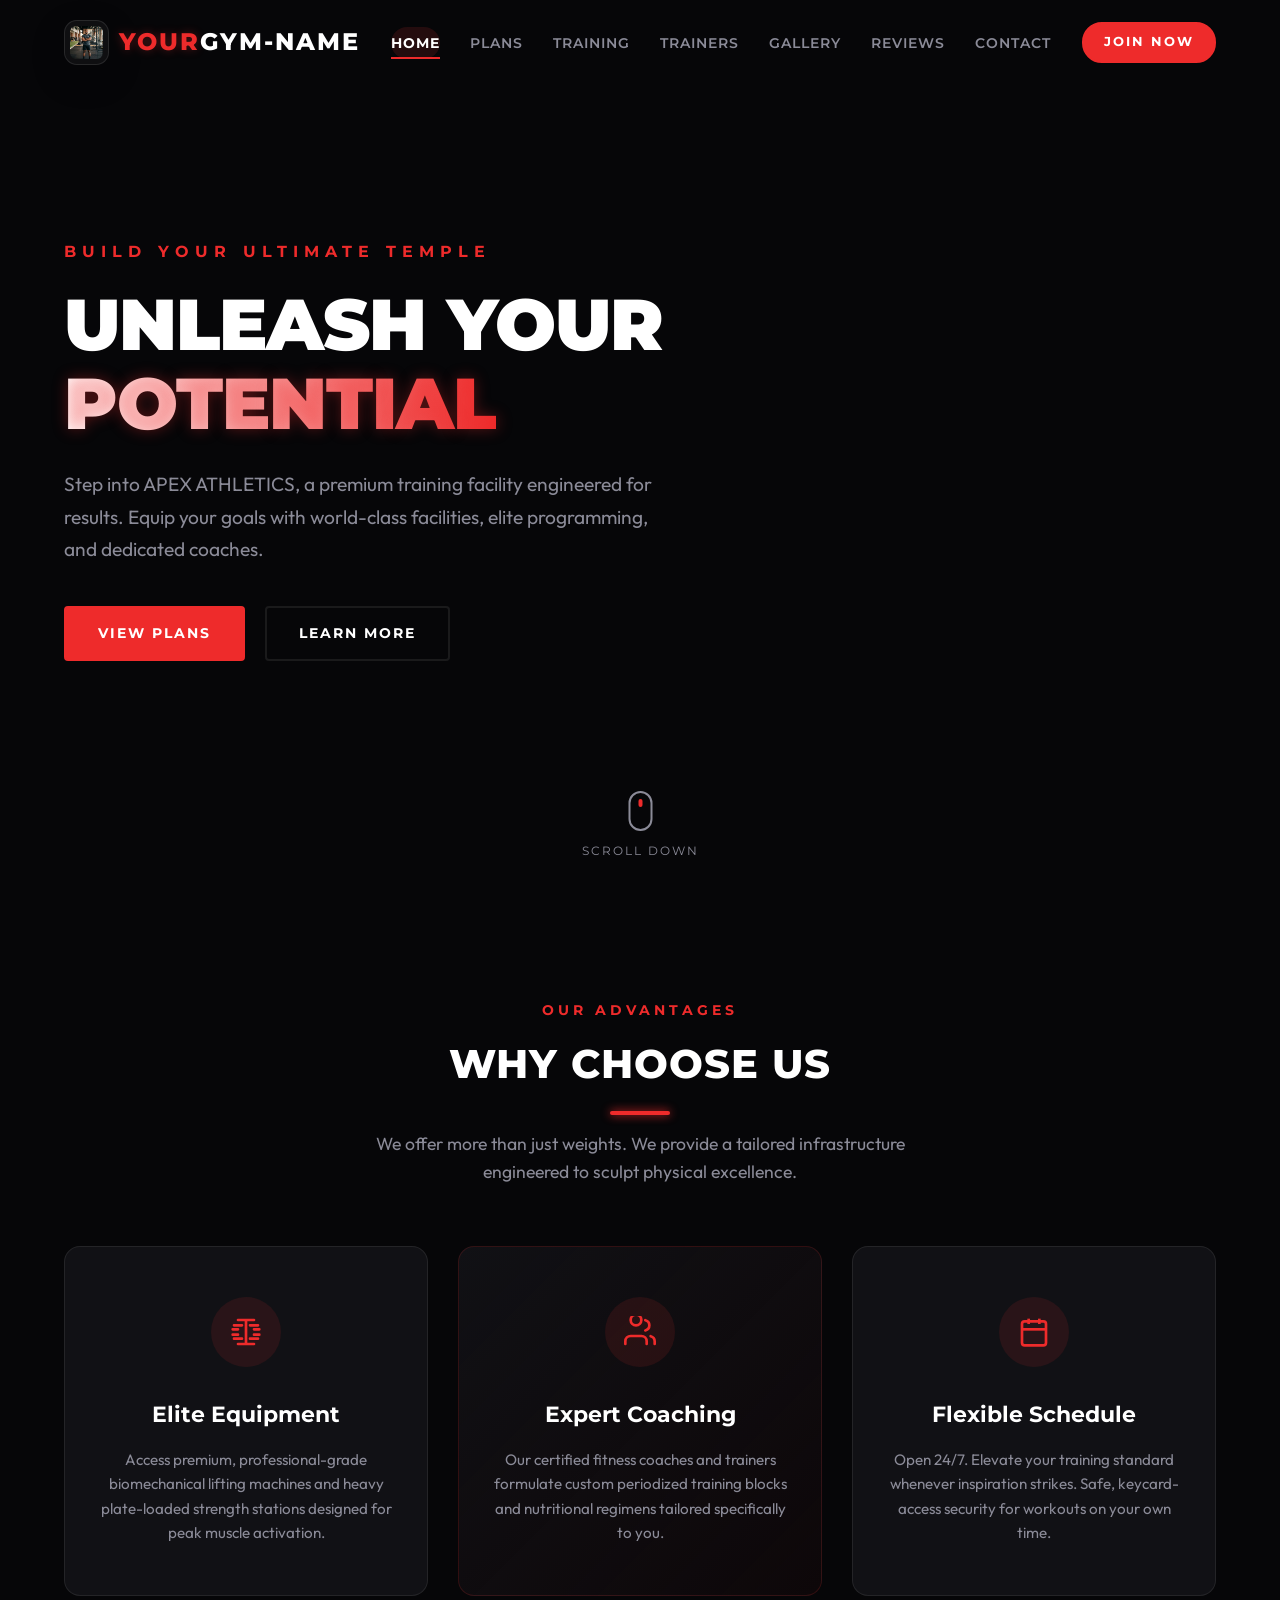
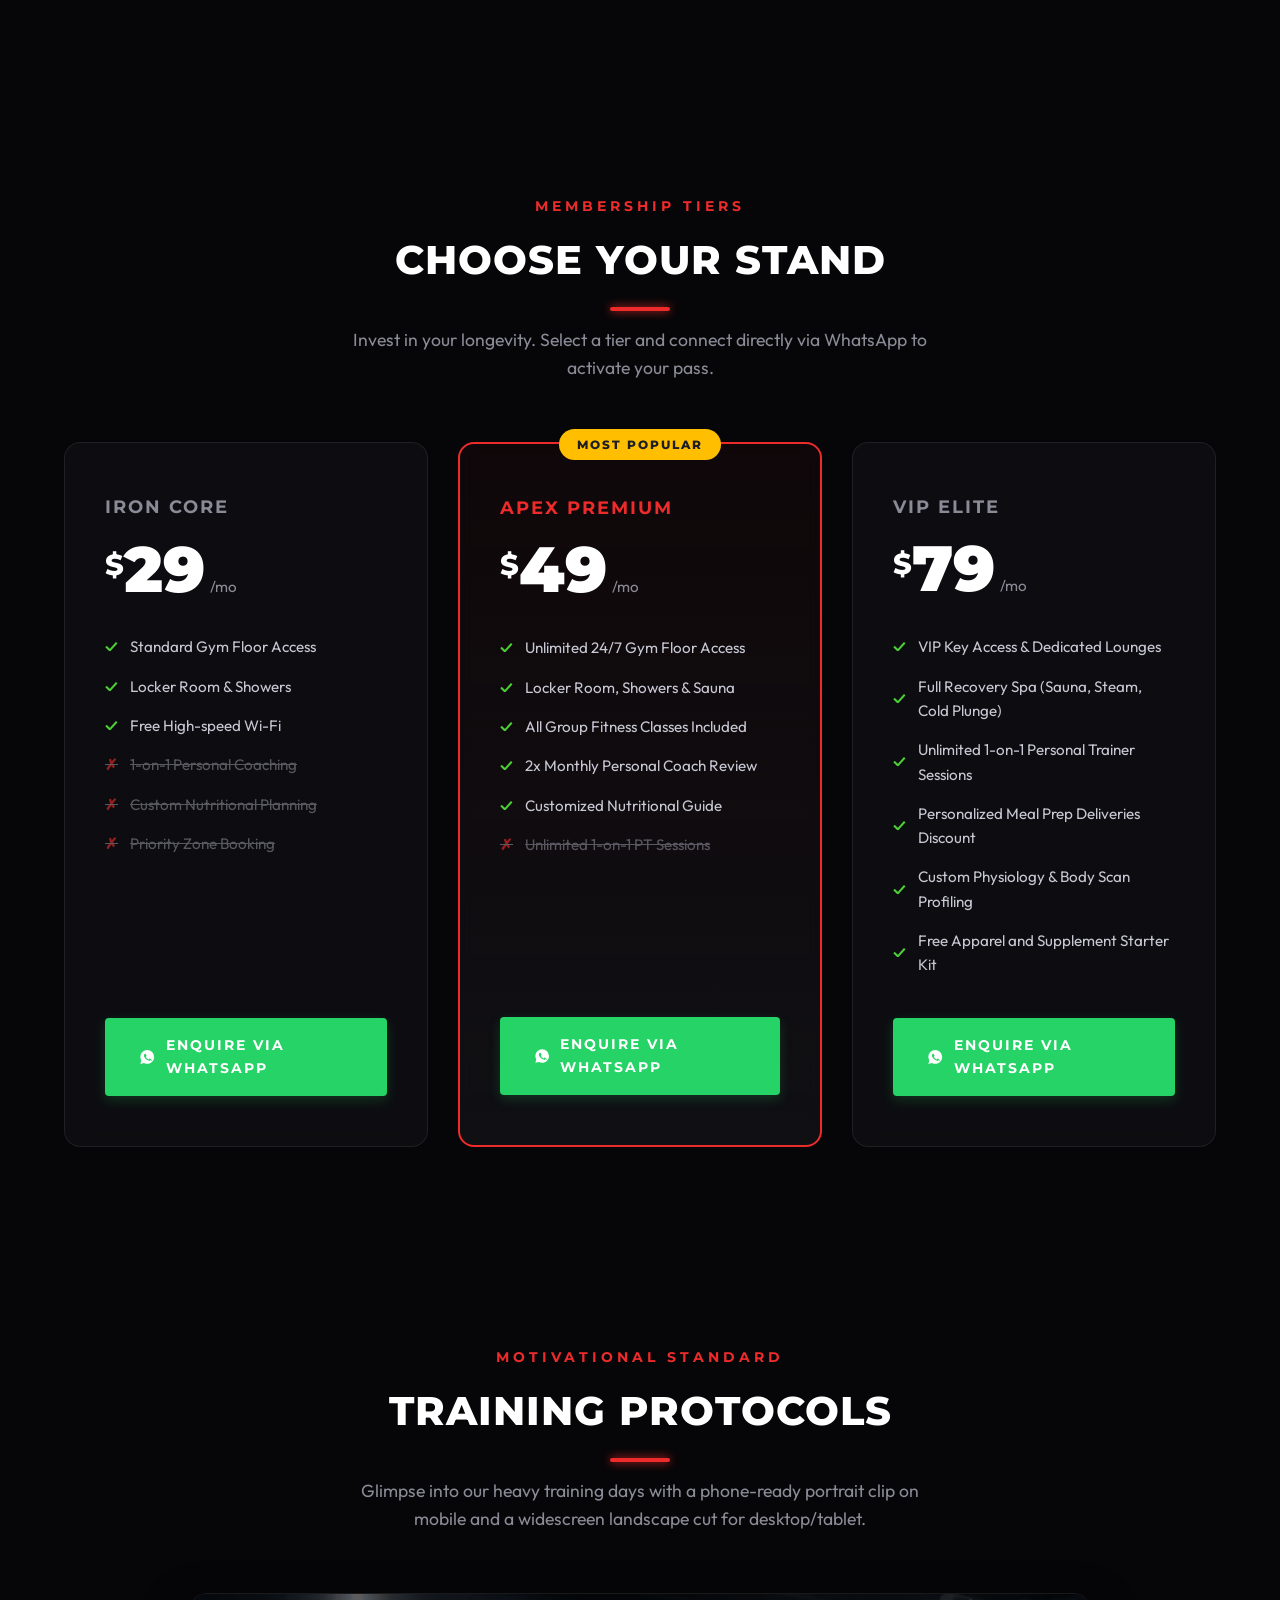
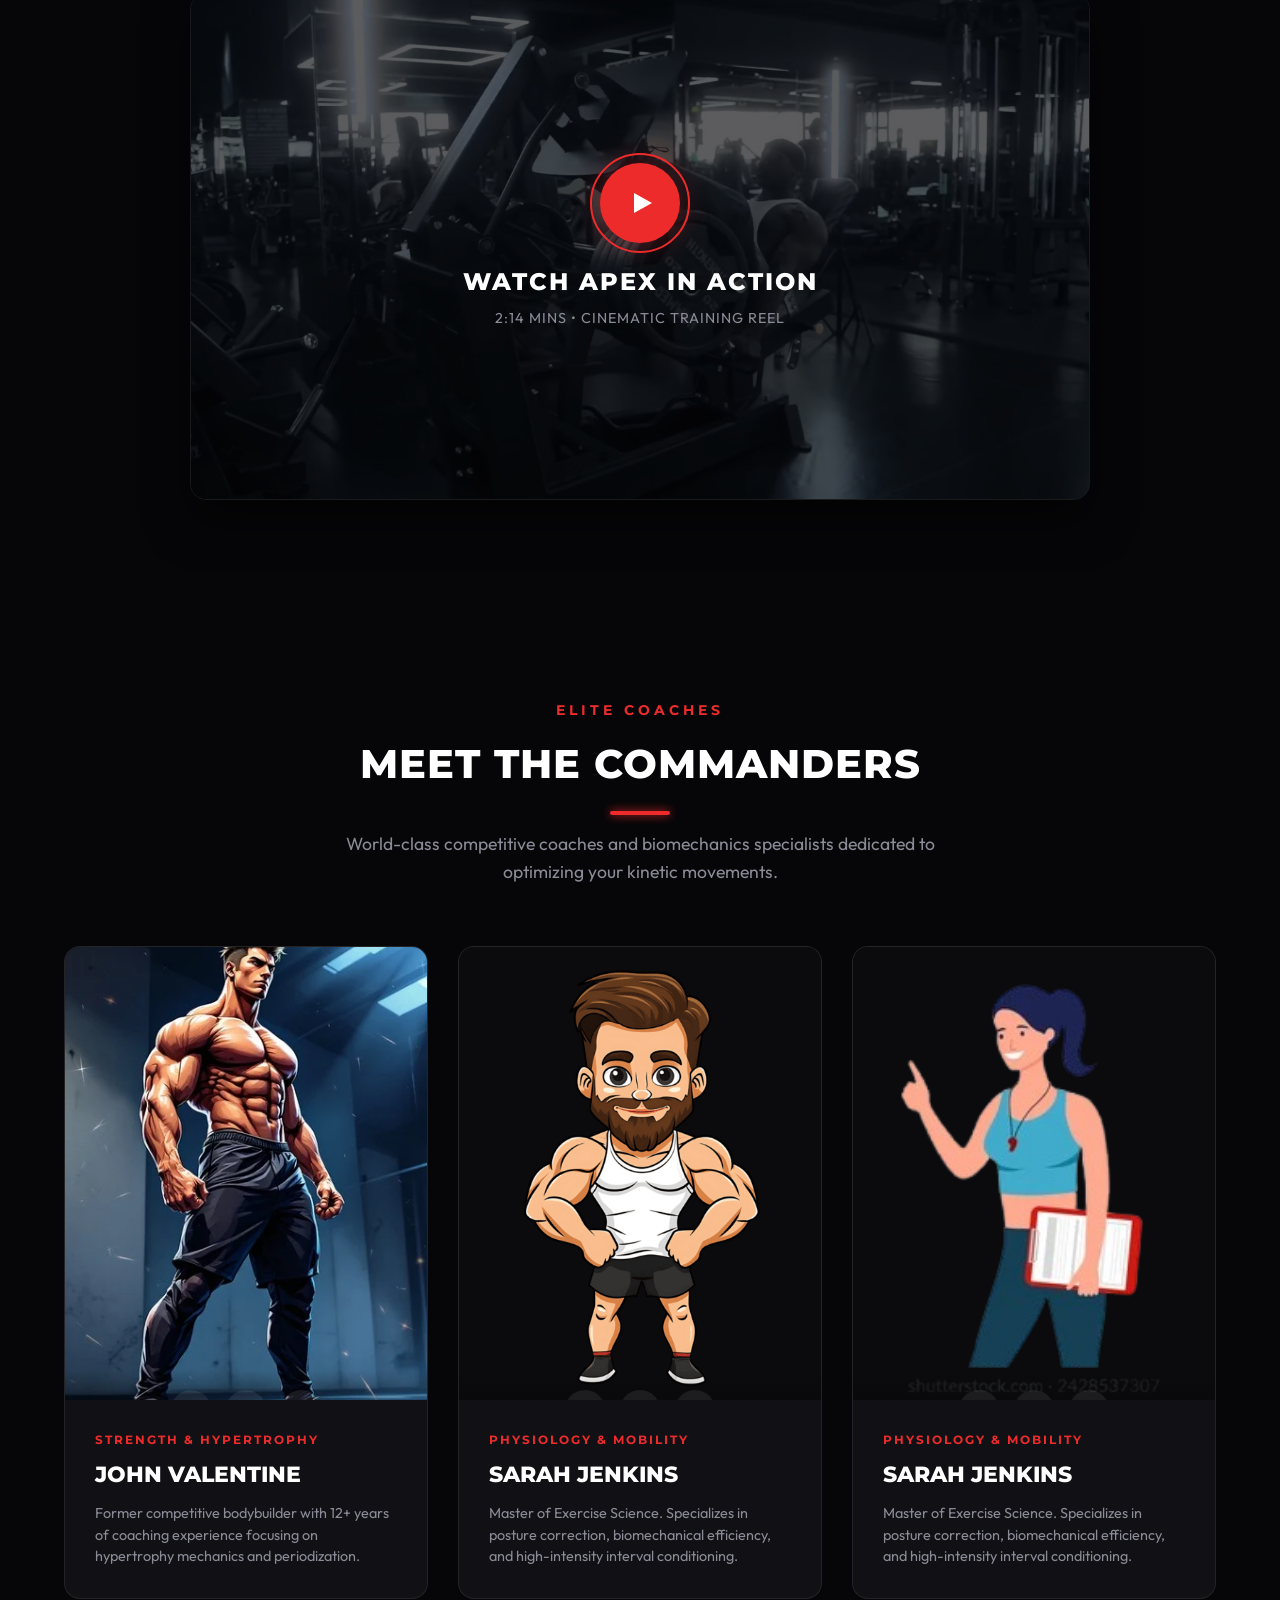
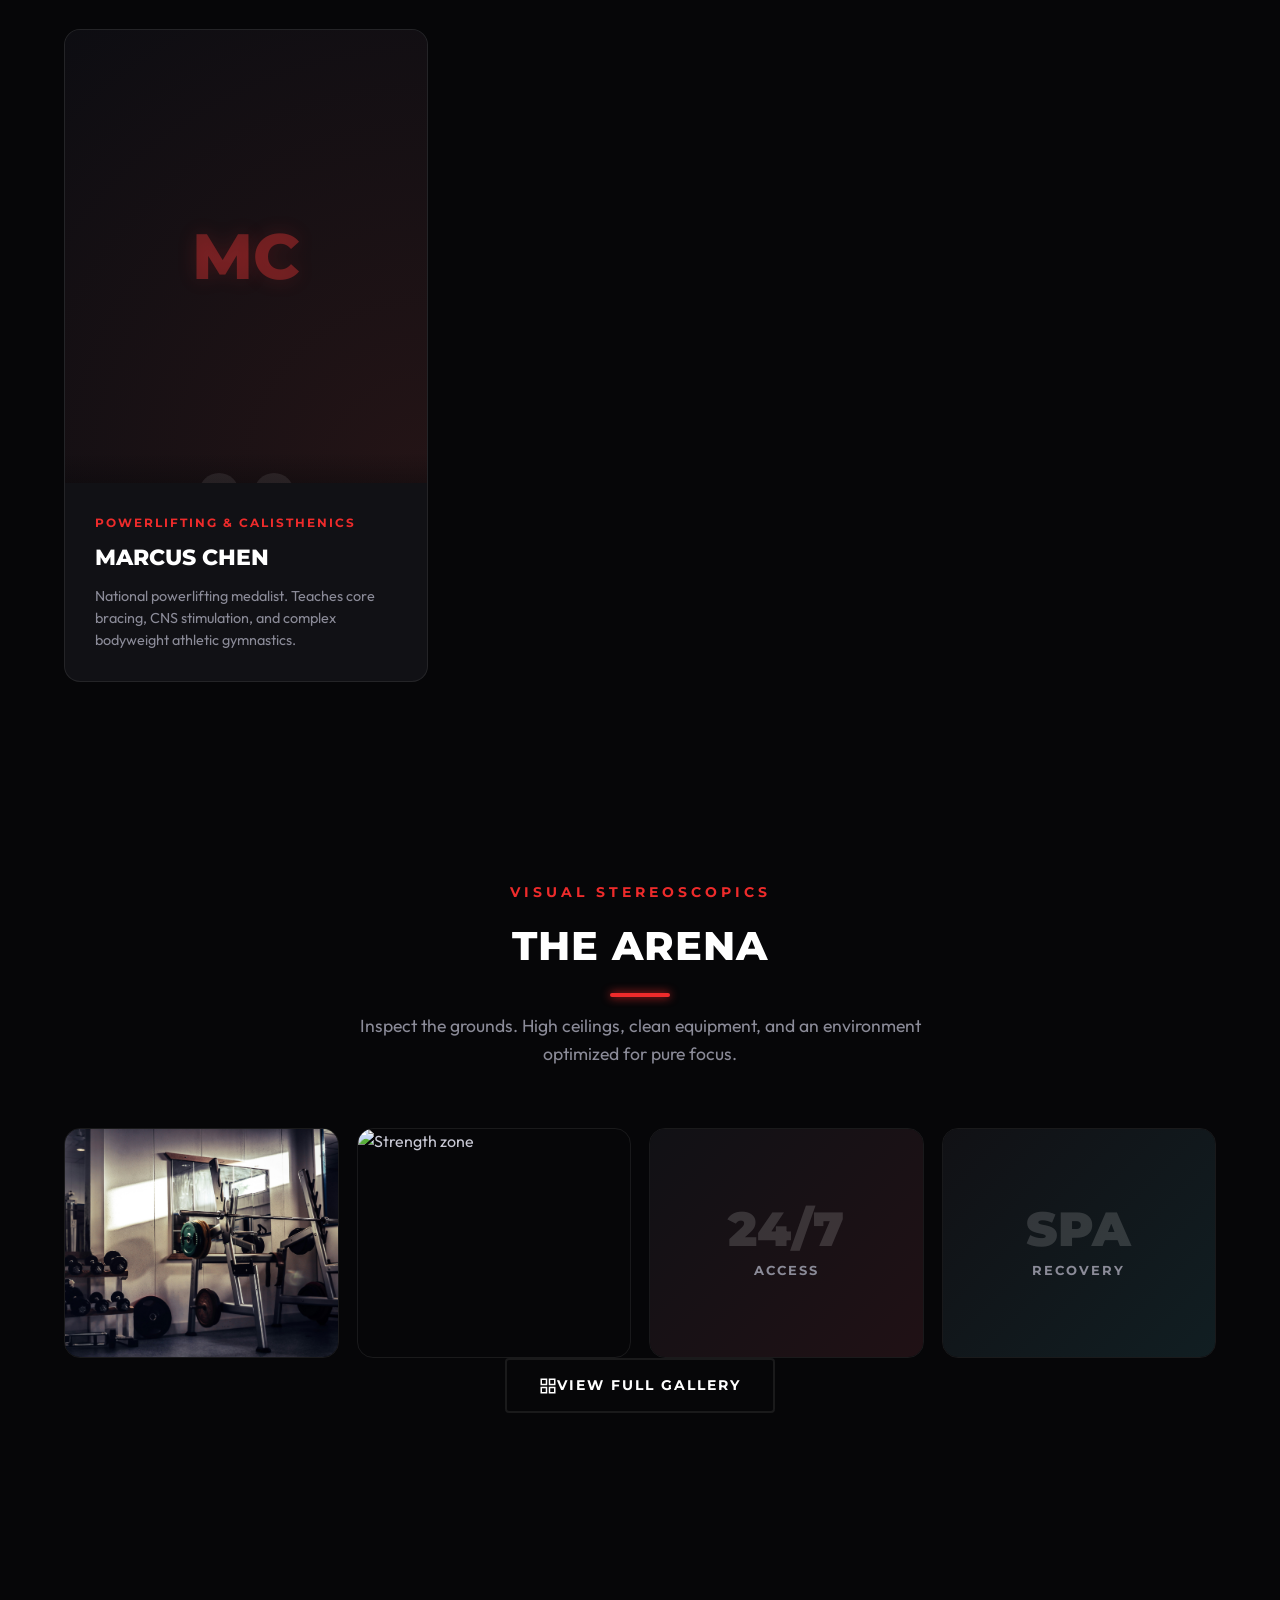
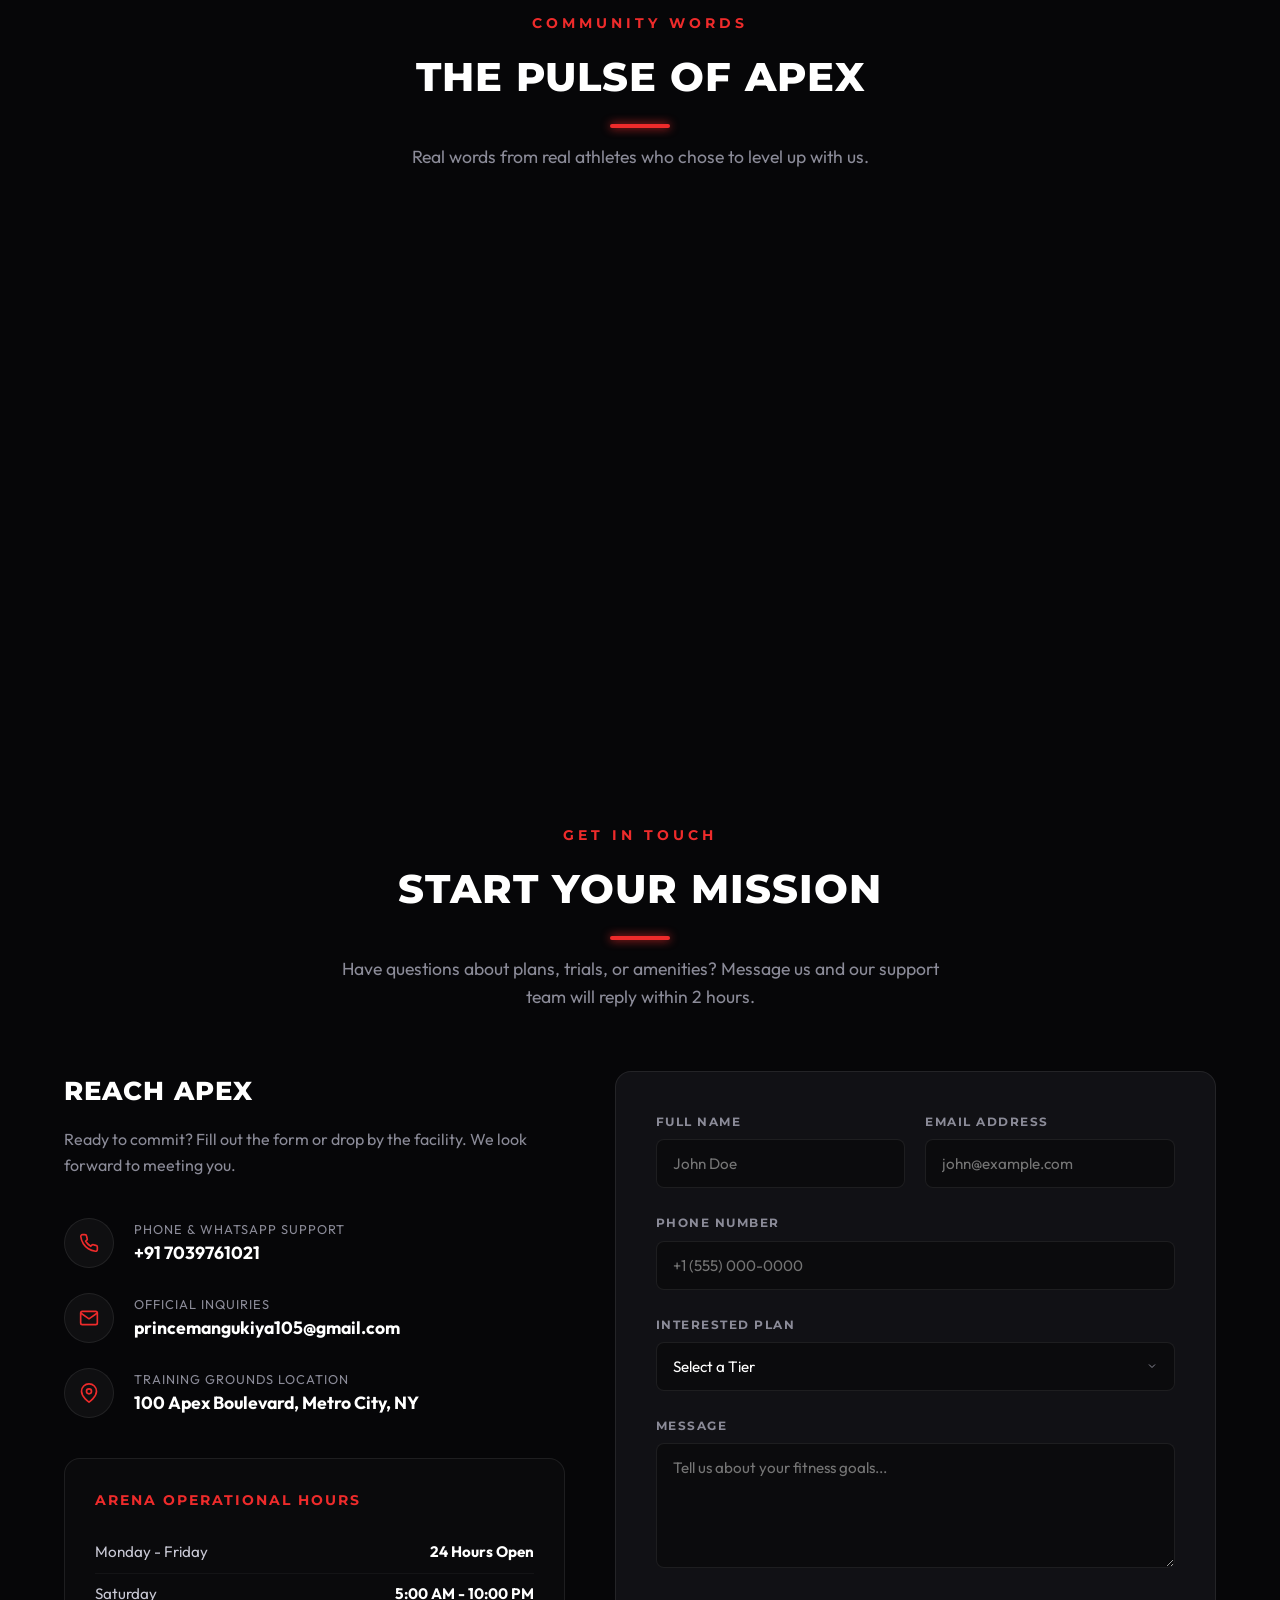
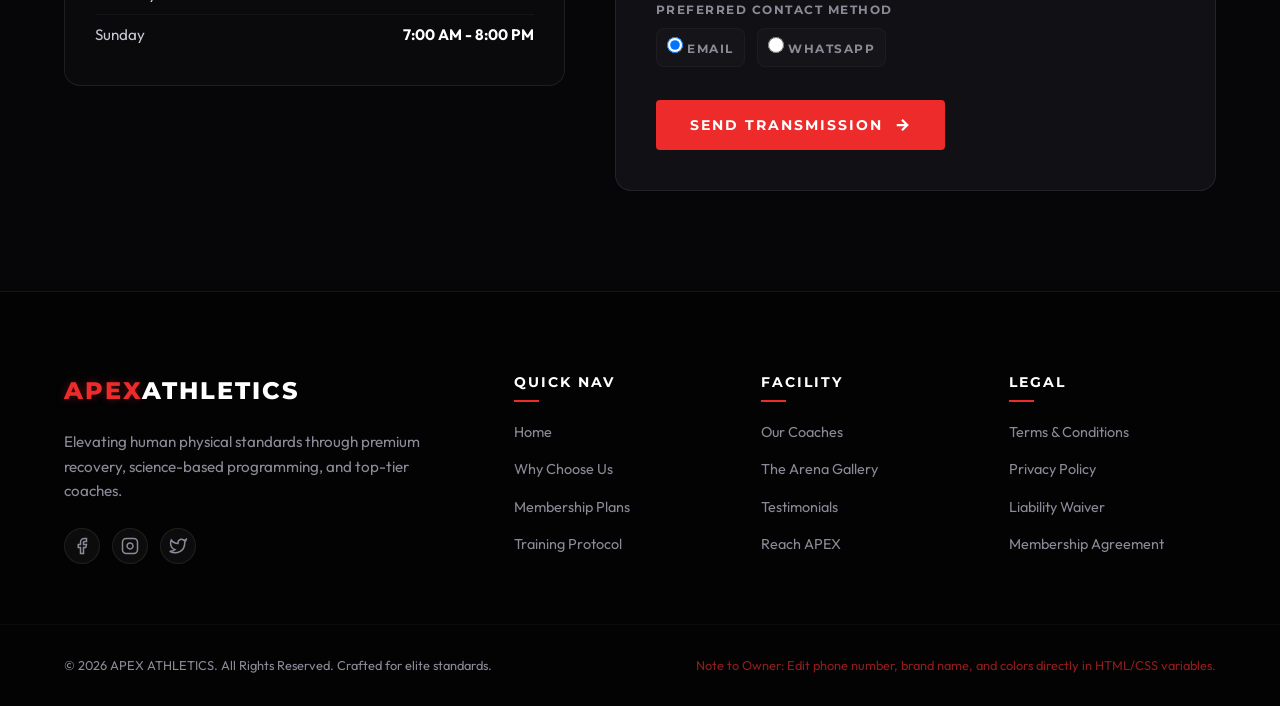
==== commit ebf1bb7e: "Finalize responsive video and branding updates" ====
--- a/index.html
+++ b/index.html
@@ -31,8 +31,7 @@
     <!-- Favicon / Logo assets -->
     <!-- Upload your square brand mark to assets/logo-square.png and favicon to assets/favicon.png -->
     <link rel="icon" type="image/png" sizes="32x32" href="favicon-32x32.png">
-    <link rel="icon" type="image/png" sizes="16x16" href="f
-    avicon-16x16.png">
+    <link rel="icon" type="image/png" sizes="16x16" href="favicon-16x16.png">
     <link rel="apple-touch-icon" href="apple-touch-icon.png">
     <meta name="theme-color" content="#060608">
 
@@ -294,7 +293,7 @@
                 <span class="section-subtitle">MOTIVATIONAL STANDARD</span>
                 <h2 class="section-title">TRAINING PROTOCOLS</h2>
                 <div class="title-bar"></div>
-                <p class="section-desc">Glimpse into our heavy training days. Watch the session trailer below to see our premium culture in action.</p>
+                <p class="section-desc">Glimpse into our heavy training days with a phone-ready portrait clip on mobile and a widescreen landscape cut for desktop/tablet.</p>
             </div>
 
             <!-- Video Player Mockup -->
@@ -309,10 +308,13 @@
                         <h3>WATCH APEX IN ACTION</h3>
                         <p>2:14 mins • Cinematic Training Reel</p>
                     </div>
-                    <!-- The actual video element (hidden by default, loaded on play click for speed) 
-                         Gym owners can edit the video src below manually as requested -->
-                    <video id="trainingVideo" controls class="main-video-element" style="display: none;">
-                        <source src="Gym training.mp4" type="video/mp4">
+                    <!-- The actual video element (hidden by default, loaded on play click for speed).
+                         Use data-landscape-src for desktop/tablet and data-portrait-src for phones. -->
+                    <video id="trainingVideo" controls class="main-video-element" style="display: none;"
+                           poster="thumbnail_1_31.1s.jpeg"
+                           data-landscape-src="Gym training.mp4"
+                           data-portrait-src="Gym_training_portrait.mp4">
+                        <source id="trainingSource" src="Gym training.mp4" type="video/mp4">
                         Your browser does not support the video tag.
                     </video>
                 </div>
--- a/styles.css
+++ b/styles.css
@@ -1022,18 +1022,20 @@
    TRAINING VIDEO SECTION
    ========================================================================== */
 .video-container {
-    max-width: 900px;
+    width: min(100%, 900px);
+    max-width: 100%;
     margin: 0 auto;
     border-radius: var(--border-radius-lg);
     overflow: hidden;
-    box-shadow: 0 20px 45px rgba(0, 0, 0, 0.6);
+    box-shadow: 0 20px 45px rgba(0, 0, 0, 0.55);
     border: 1px solid var(--border-color);
 }
 
 .video-preview-wrapper {
     position: relative;
     width: 100%;
-    aspect-ratio: 16/9;
+    aspect-ratio: 16 / 9;
+    min-height: 320px;
     background-color: #000;
 }
 
@@ -1042,6 +1044,16 @@
     height: 100%;
     object-fit: cover;
     transition: transform 0.5s ease;
+}
+
+.main-video-element {
+    position: absolute;
+    top: 0;
+    left: 0;
+    width: 100%;
+    height: 100%;
+    z-index: 20;
+    object-fit: cover;
 }
 
 .video-preview-wrapper:hover .video-thumbnail {
@@ -1962,7 +1974,8 @@
         transform: translateY(-8px);
     }
     
-    .gallery-grid {
+    .gallery-grid,
+    .gallery-preview-grid {
         grid-template-columns: repeat(2, 1fr);
         grid-auto-rows: 240px;
     }
@@ -1987,56 +2000,93 @@
         position: fixed;
         top: 0;
         right: -100%;
-        width: 80%;
-        max-width: 320px;
+        width: min(320px, 80vw);
         height: 100vh;
-        background-color: #0b0b0e;
-        border-left: 1px solid var(--border-color);
-        padding: 100px 40px;
+        background-color: rgba(6, 6, 8, 0.98);
+        border-left: 1px solid rgba(255,255,255,0.08);
+        padding: 100px 24px;
         z-index: 999;
         transition: var(--transition-smooth);
+        box-shadow: -16px 0 40px rgba(0,0,0,0.35);
     }
     
     .nav-menu.active {
         right: 0;
     }
+
+    .nav-menu.active .nav-overlay {
+        display: block;
+        opacity: 1;
+    }
     
     .nav-menu ul {
         flex-direction: column;
-        gap: 25px;
+        gap: 24px;
     }
     
     .nav-link {
-        font-size: 1.1rem;
-    }
-    
-    /* Menu icon animation */
-    .menu-toggle.active .bar:nth-child(1) {
-        transform: translateY(8px) rotate(45deg);
-    }
-    .menu-toggle.active .bar:nth-child(2) {
-        opacity: 0;
-    }
-    .menu-toggle.active .bar:nth-child(3) {
-        transform: translateY(-8px) rotate(-45deg);
+        font-size: 1.05rem;
+        color: var(--text-white);
+    }
+    
+    .nav-link::after {
+        display: none;
+    }
+    
+    .header-actions {
+        gap: 10px;
     }
     
     .hero-title {
-        font-size: 2.8rem;
+        font-size: 2.4rem;
     }
     
     .hero-description {
-        font-size: 1.1rem;
+        font-size: 1rem;
+        max-width: 100%;
+    }
+
+    .hero-section {
+        min-height: 80vh;
+    }
+
+    .video-preview-wrapper {
+        aspect-ratio: 9 / 16;
+        min-height: 420px;
+    }
+
+    .video-overlay-play h3 {
+        font-size: 1.25rem;
+    }
+
+    .video-overlay-play p {
+        font-size: 0.85rem;
+    }
+
+    .section-desc {
+        max-width: 720px;
+        margin-left: auto;
+        margin-right: auto;
+    }
+    
+    .hero-ctas {
+        flex-direction: column;
+        gap: 14px;
     }
     
     .about-grid, .plans-grid, .trainers-grid {
         grid-template-columns: 1fr;
-        gap: 30px;
+        gap: 28px;
     }
     
     .contact-grid {
         grid-template-columns: 1fr;
-        gap: 40px;
+        gap: 34px;
+    }
+    
+    .gallery-preview-grid {
+        grid-template-columns: 1fr;
+        grid-auto-rows: auto;
     }
     
     .form-group-row {
@@ -2069,7 +2119,11 @@
 
 @media (max-width: 480px) {
     .hero-title {
-        font-size: 2.2rem;
+        font-size: 2rem;
+    }
+    
+    .hero-description {
+        font-size: 1rem;
     }
     
     .hero-ctas {
@@ -2081,7 +2135,8 @@
         width: 100%;
     }
     
-    .gallery-grid {
+    .gallery-grid,
+    .gallery-preview-grid {
         grid-template-columns: 1fr;
     }
     
@@ -2092,9 +2147,30 @@
     .footer-container {
         grid-template-columns: 1fr;
     }
-    
+
     .footer-links-grid {
         grid-template-columns: 1fr;
         gap: 25px;
     }
-}
+
+    .header-container {
+        flex-wrap: wrap;
+        justify-content: space-between;
+        gap: 12px;
+    }
+
+    .logo {
+        font-size: 1.25rem;
+    }
+
+    .logo-img {
+        width: 2.4rem;
+        height: 2.4rem;
+    }
+
+    .nav-menu {
+        width: 100vw;
+        max-width: 100vw;
+        padding: 100px 20px;
+    }
+}
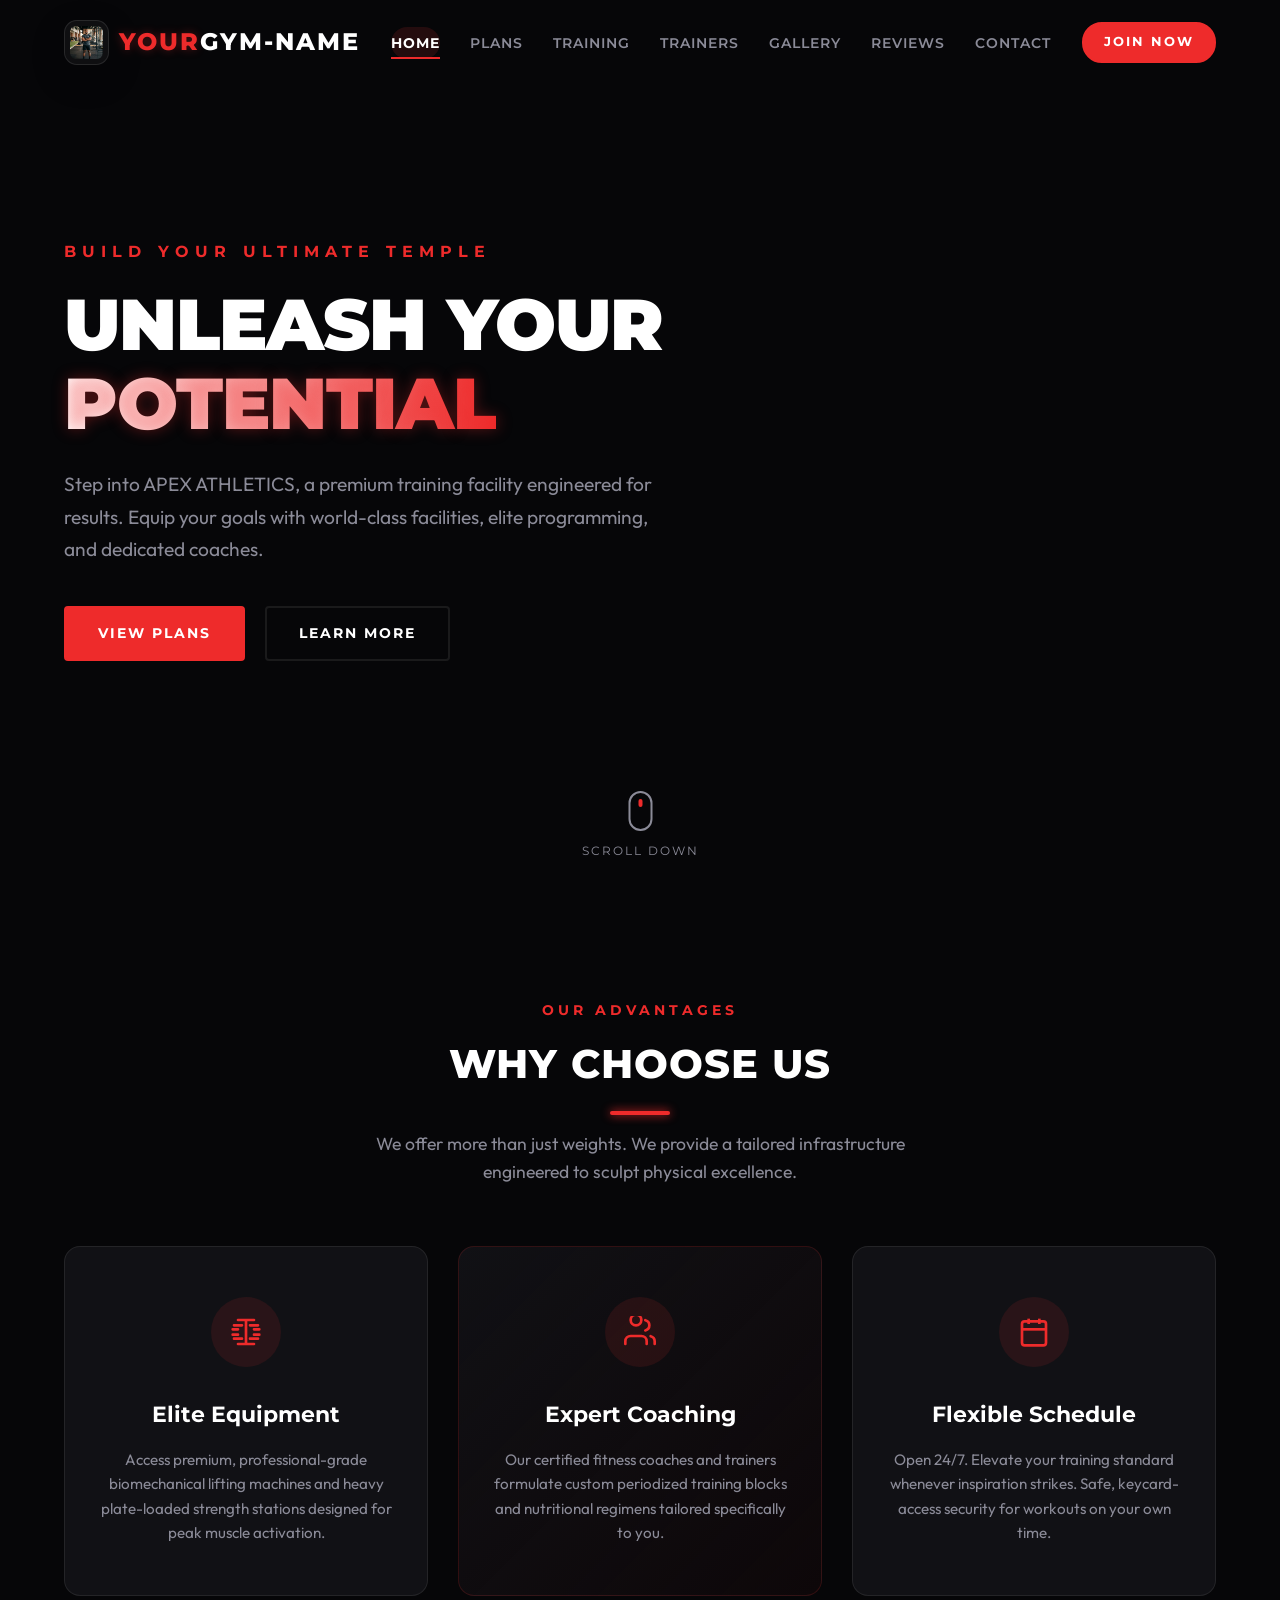
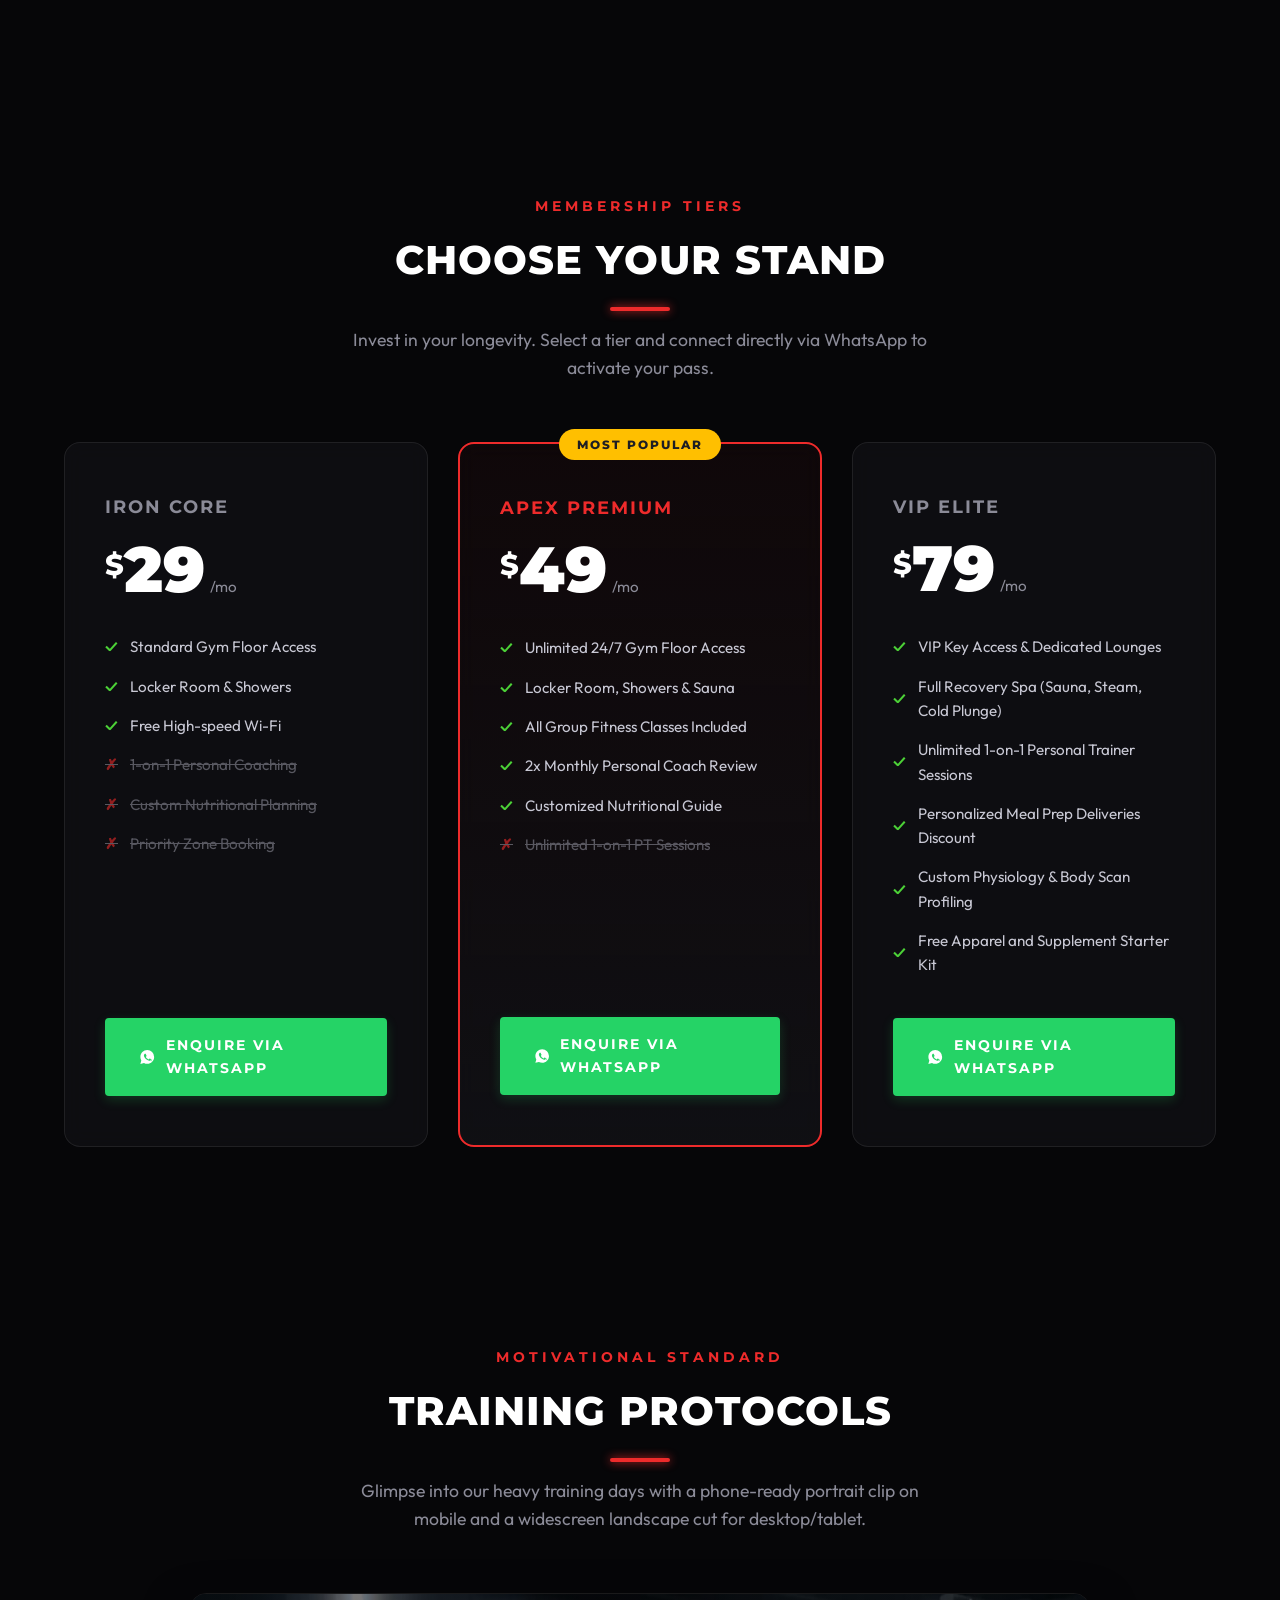
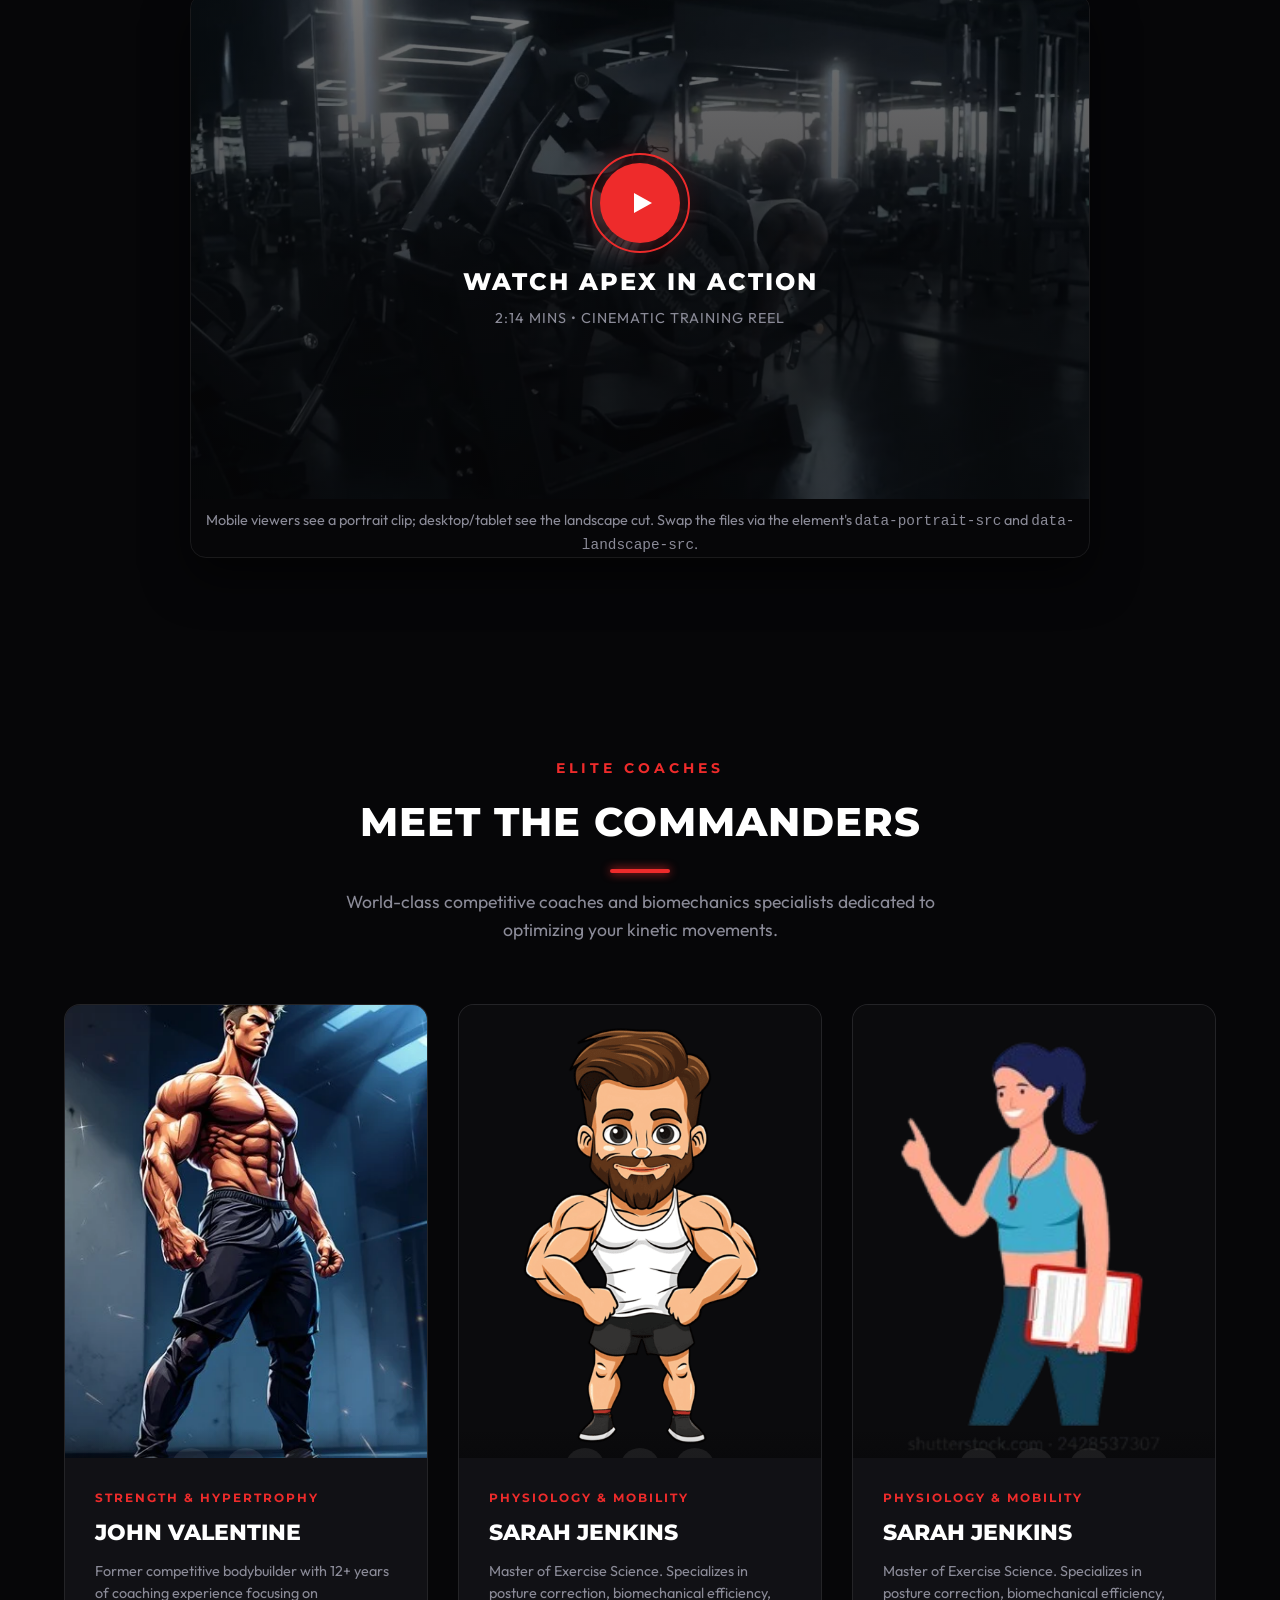
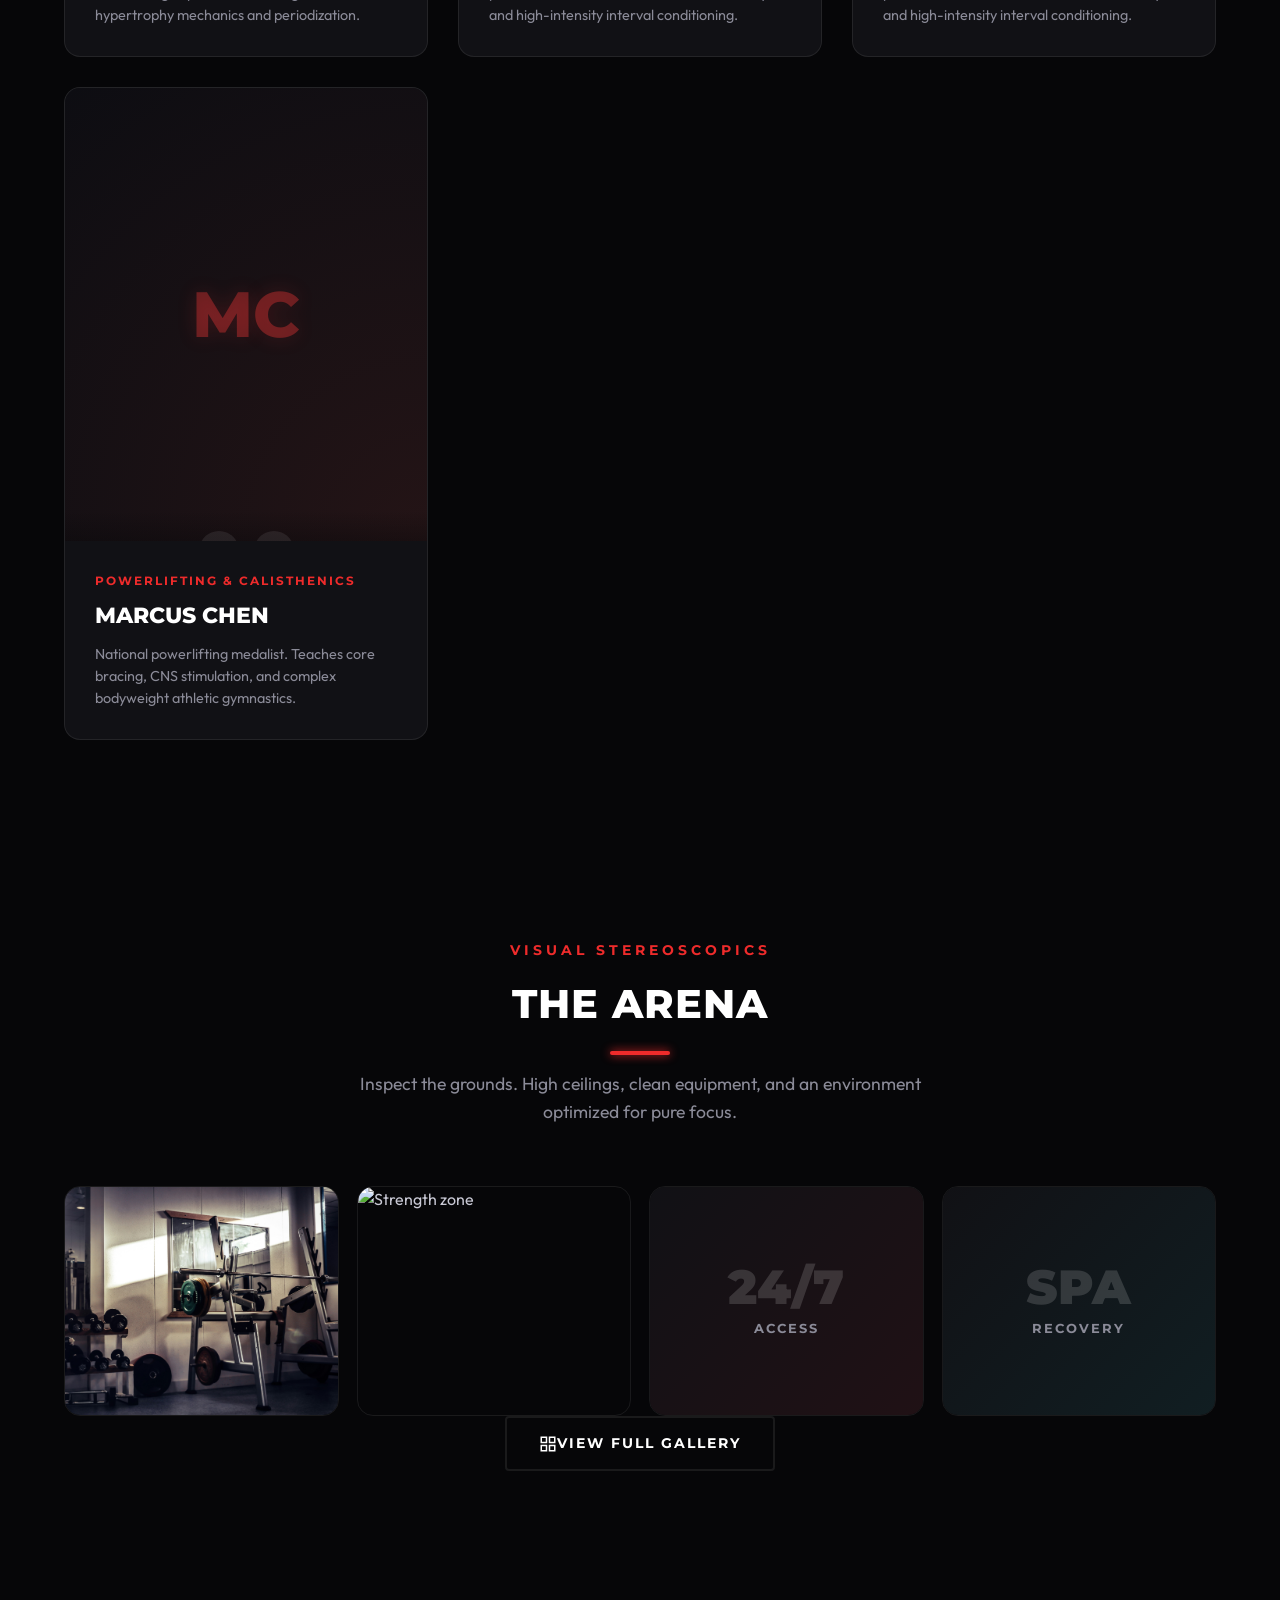
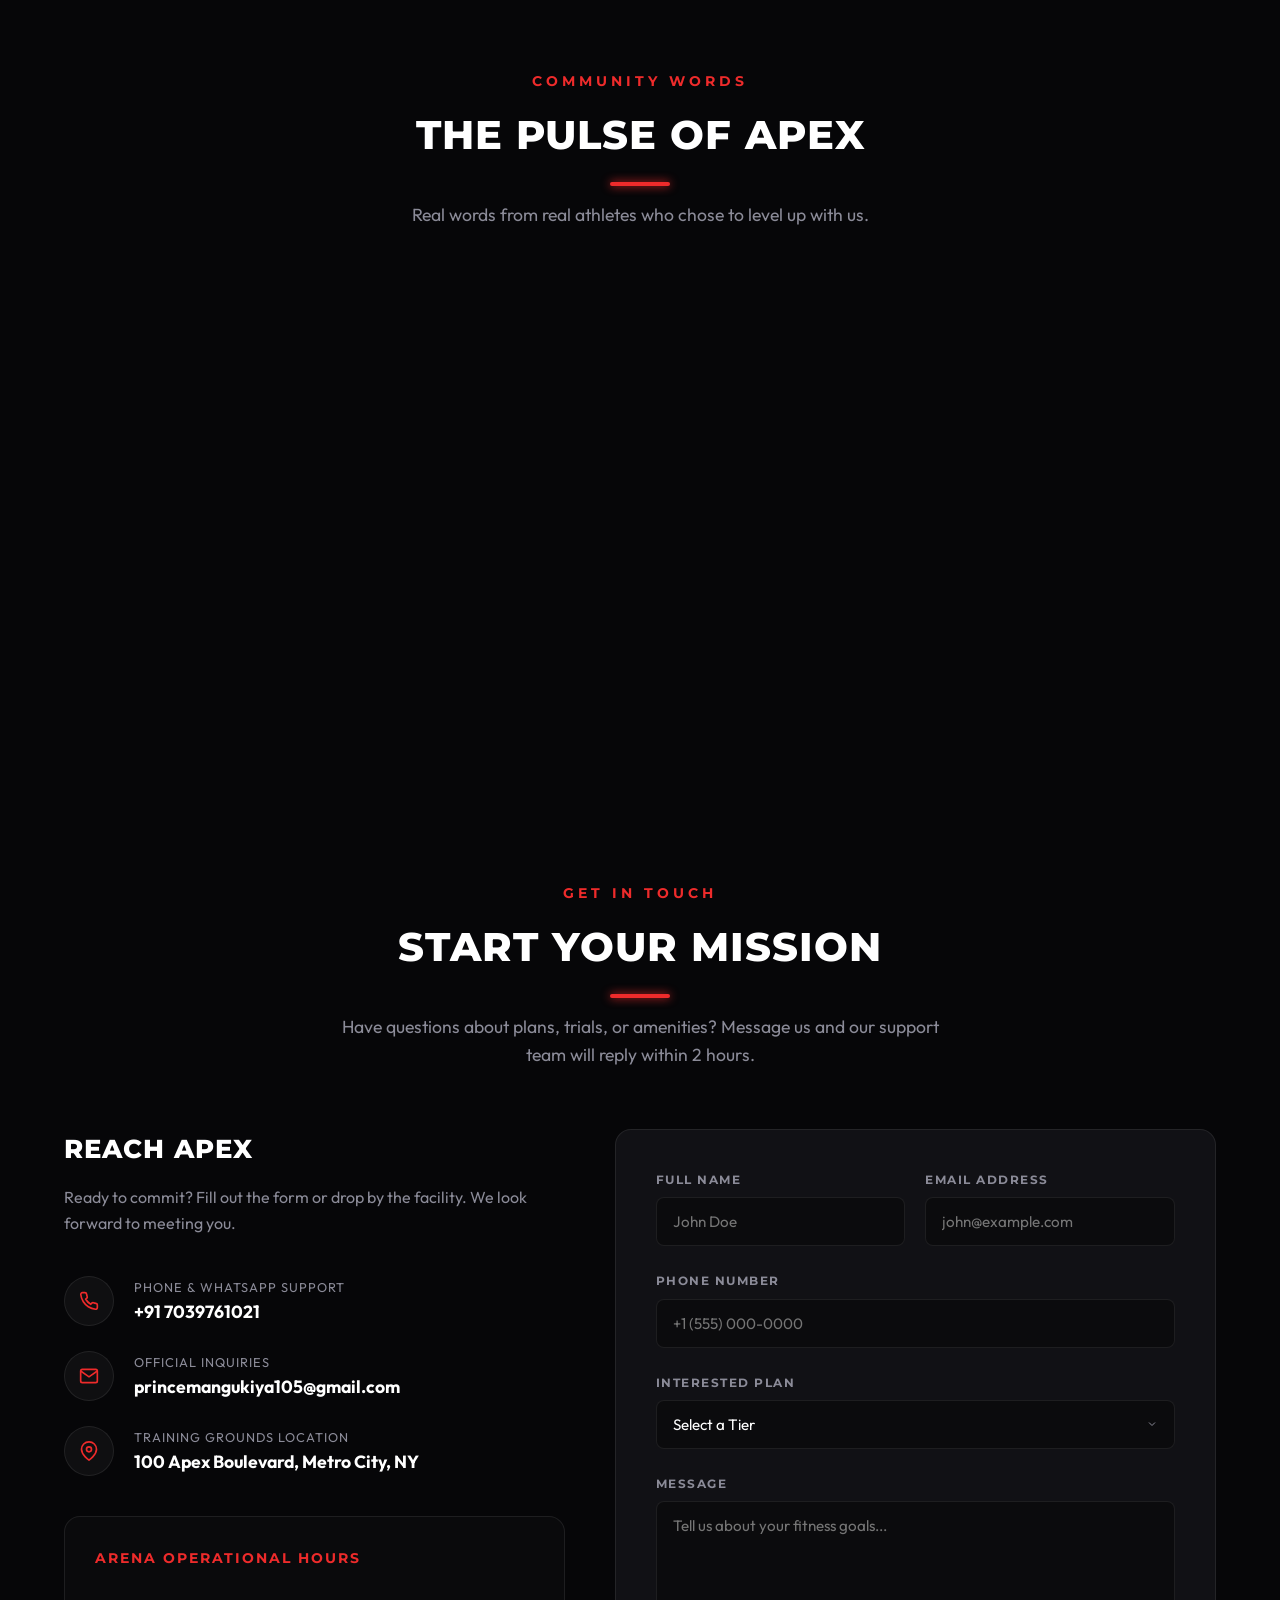
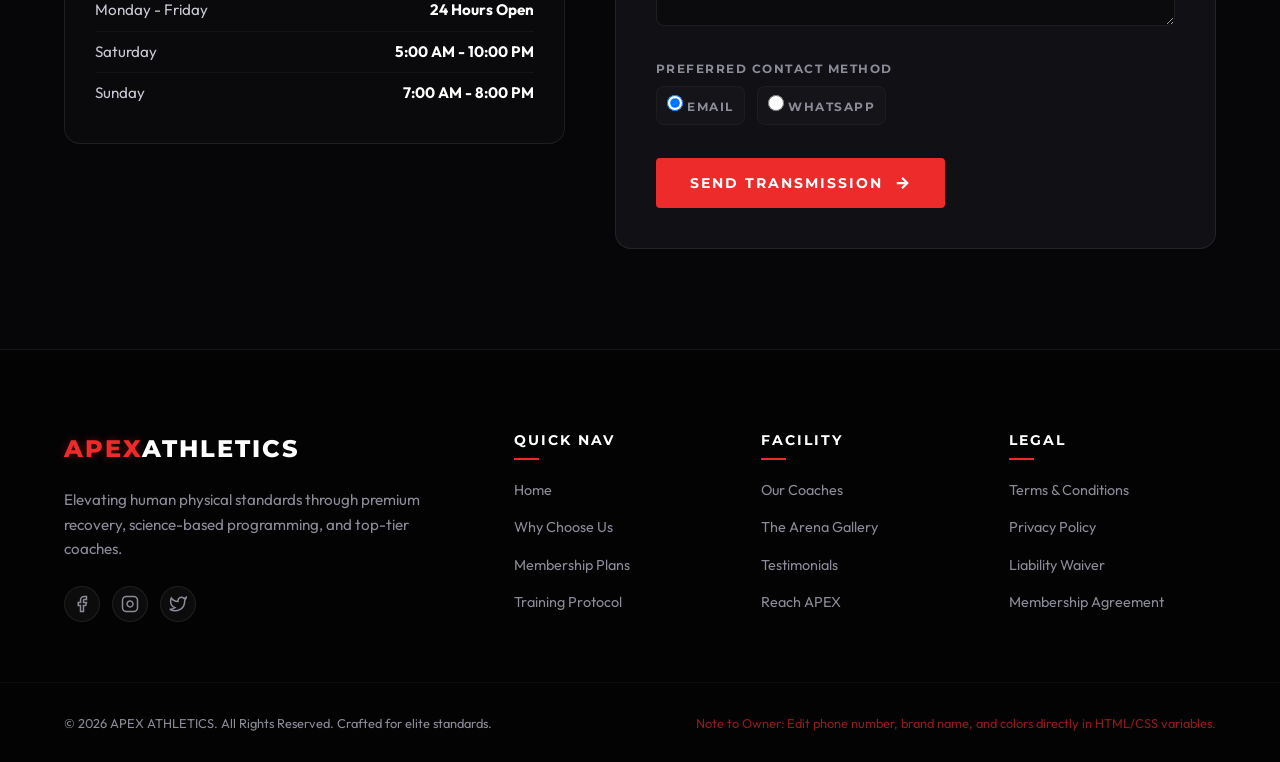
==== commit 7a2ba421: "Improve responsive video layout and overlay text; add caption" ====
--- a/index.html
+++ b/index.html
@@ -318,6 +318,7 @@
                         Your browser does not support the video tag.
                     </video>
                 </div>
+                <div class="video-caption">Mobile viewers see a portrait clip; desktop/tablet see the landscape cut. Swap the files via the element's <code>data-portrait-src</code> and <code>data-landscape-src</code>.</div>
             </div>
         </div>
     </section>
--- a/styles.css
+++ b/styles.css
@@ -1066,15 +1066,15 @@
     left: 0;
     width: 100%;
     height: 100%;
-    background: rgba(6, 6, 8, 0.65);
+    background: linear-gradient(180deg, rgba(6,6,8,0.55) 0%, rgba(6,6,8,0.75) 60%);
     display: flex;
     flex-direction: column;
     align-items: center;
     justify-content: center;
     z-index: 10;
     text-align: center;
-    padding: 20px;
-    transition: opacity 0.4s ease;
+    padding: 18px 16px;
+    transition: opacity 0.3s ease, transform 0.3s ease;
 }
 
 .play-btn {
@@ -1158,6 +1158,81 @@
     height: 100%;
     z-index: 20;
     object-fit: cover;
+}
+
+/* Small caption under the video to clarify portrait vs landscape versions */
+.video-caption {
+    margin-top: 10px;
+    font-size: 0.9rem;
+    color: var(--text-muted);
+    text-align: center;
+}
+
+/* Tablet breakpoint adjustments */
+@media (max-width: 768px) {
+    .video-container {
+        width: 100%;
+        border-radius: 12px;
+    }
+
+    .video-preview-wrapper {
+        aspect-ratio: 9 / 16; /* taller for tablets in portrait orientation */
+        min-height: 360px;
+    }
+
+    .play-btn {
+        width: 66px;
+        height: 66px;
+    }
+
+    .play-triangle {
+        border-left: 14px solid var(--text-white);
+    }
+
+    .video-overlay-play h3 {
+        font-size: 1.1rem;
+    }
+
+    .video-overlay-play p {
+        font-size: 0.85rem;
+    }
+}
+
+/* Mobile optimizations */
+@media (max-width: 480px) {
+    .video-preview-wrapper {
+        aspect-ratio: 9 / 16;
+        min-height: 320px;
+    }
+
+    .video-overlay-play {
+        padding: 14px 12px;
+        background: linear-gradient(180deg, rgba(6,6,8,0.45) 0%, rgba(6,6,8,0.85) 80%);
+    }
+
+    .play-btn {
+        width: 54px;
+        height: 54px;
+        margin-bottom: 12px;
+    }
+
+    .play-triangle {
+        border-left: 11px solid var(--text-white);
+    }
+
+    .video-overlay-play h3 {
+        font-size: 1rem;
+        line-height: 1.15;
+    }
+
+    .video-overlay-play p {
+        font-size: 0.8rem;
+        opacity: 0.95;
+    }
+
+    .video-caption {
+        font-size: 0.82rem;
+    }
 }
 
 /* ==========================================================================
